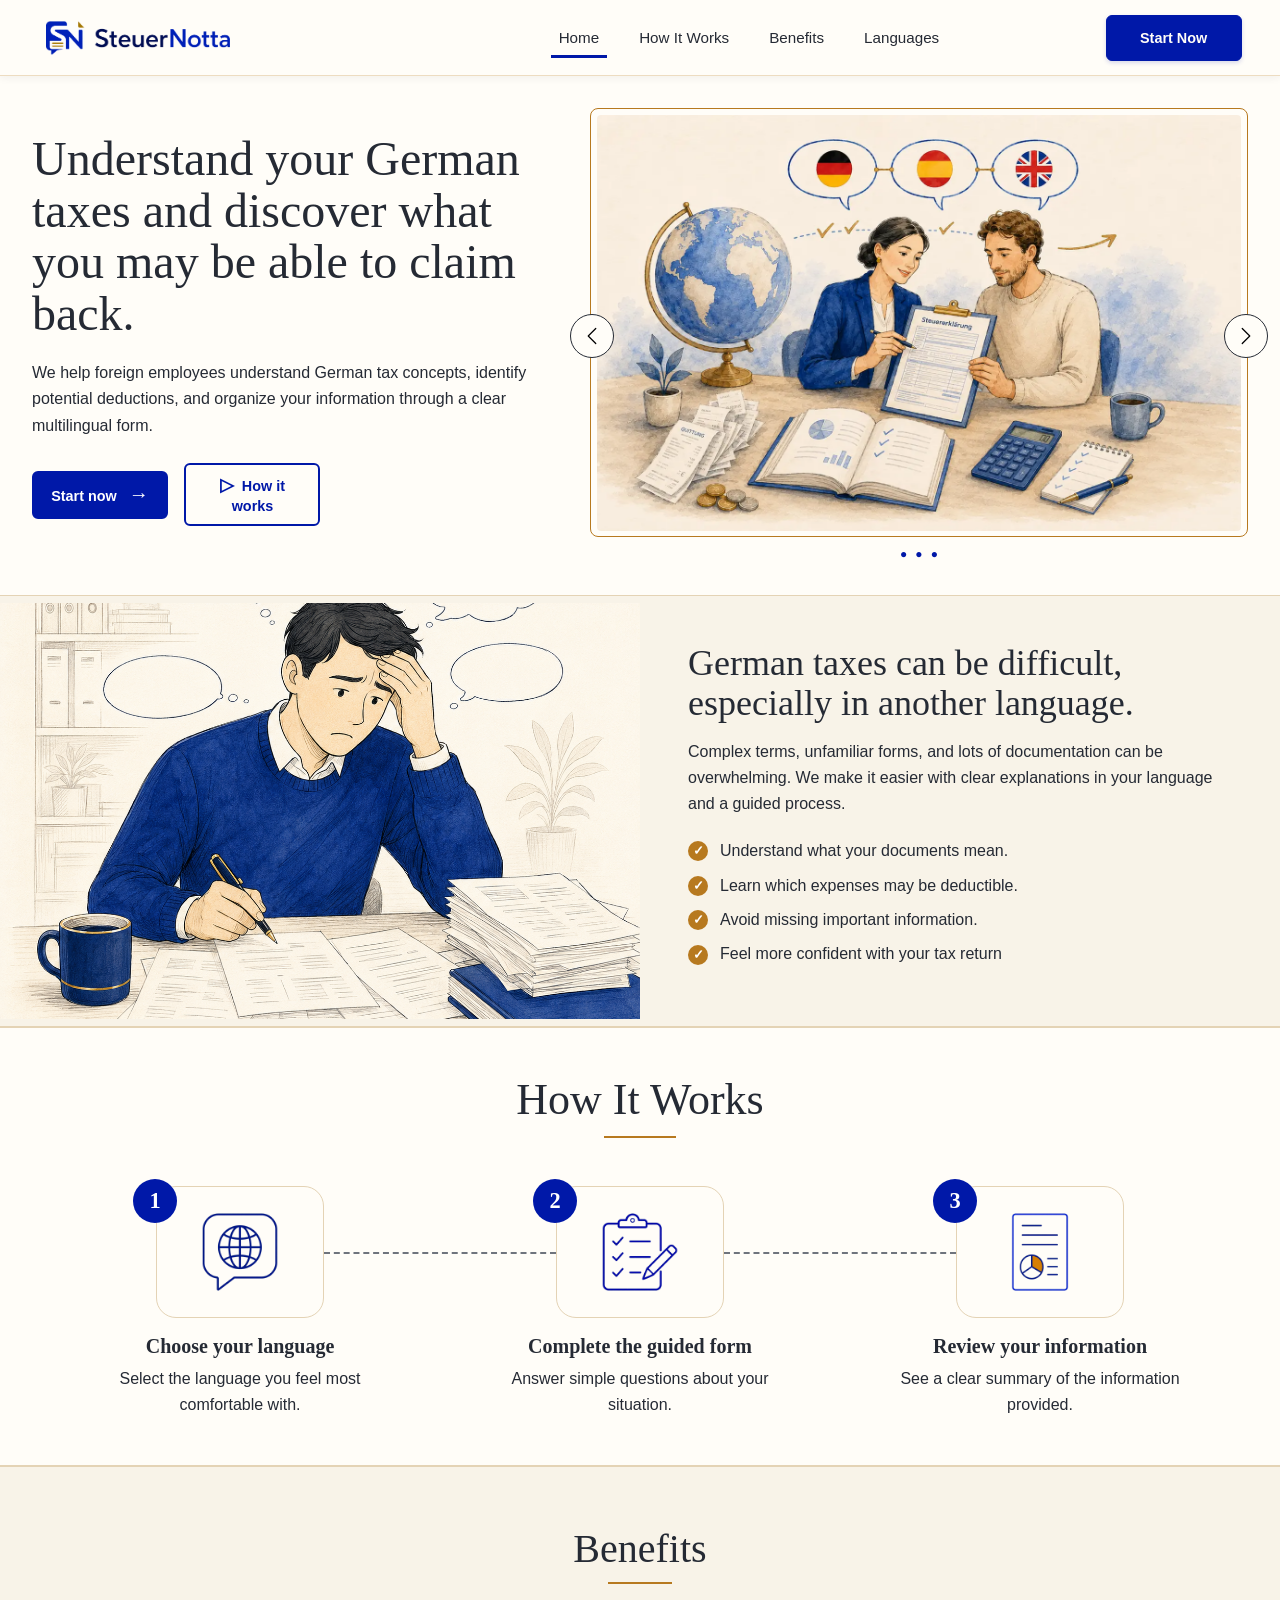
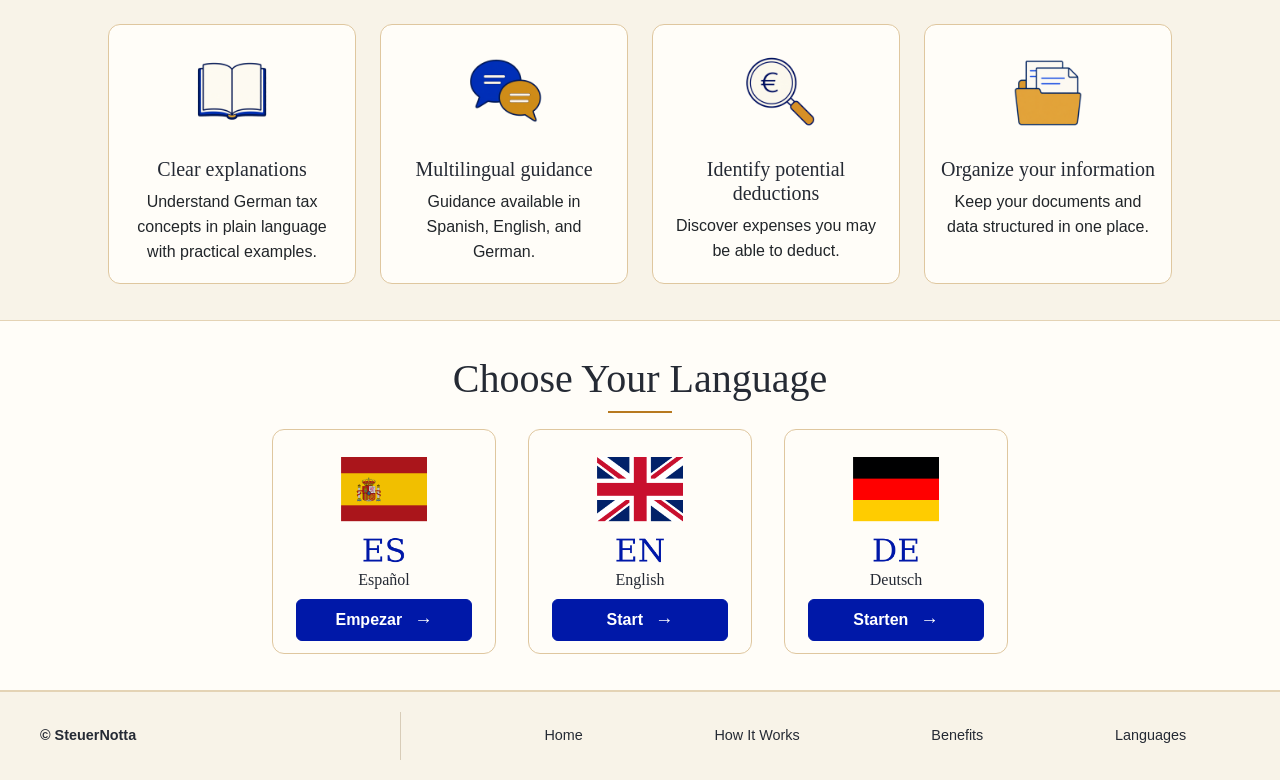
==== index.html @ 91cbf5fd "Add new carousel images with updated filenames for improved display" ====
<!DOCTYPE html>
<html lang="en">

<head>
    <meta charset="UTF-8">
    <meta name="viewport" content="width=device-width, initial-scale=1.0">
    <title>SteuerNotta</title>
    <!--Favicon-->
    <link rel="icon" type="image/png" sizes="32x32" href="assets/images/favicon-steuernotta-internal-white.ico">

    <!--Bootstrap CSS-->
    <link href="https://cdn.jsdelivr.net/npm/bootstrap@5.3.8/dist/css/bootstrap.min.css" rel="stylesheet"
        integrity="sha384-sRIl4kxILFvY47J16cr9ZwB07vP4J8+LH7qKQnuqkuIAvNWLzeN8tE5YBujZqJLB" crossorigin="anonymous">

    <!--CSS-->
    <link rel="stylesheet" href="assets/css/style.css">

</head>

<body class="d-flex flex-column min-vh-100" data-bs-spy="scroll" data-bs-target="#navbar-scrollspy"
    data-bs-root-margin="0px 0px -40%" data-bs-smooth-scroll="true">

    <!-- =========================================================
   Navbar
   ========================================================= -->
    <nav id="navbar" class="navbar navbar-expand-lg fixed-top" data-bs-theme="dark">
        <div class="container">
            <a class="navbar-brand" href="index.html">
                <img src="assets/images/steuernotta-navbar-logo-1000x250.webp" alt="Logo SteuerNotta" class="logo">
            </a>
            <button class="navbar-toggler" type="button" data-bs-toggle="collapse" data-bs-target="#navbarNav"
                aria-controls="navbarNav" aria-expanded="false" aria-label="Toggle navigation">
                <span class="navbar-toggler-icon"></span>
            </button>
            <div class="collapse navbar-collapse" id="navbarNav">
                <ul id="navbar-scrollspy" class="navbar-nav ms-auto">
                    <li class="nav-item">
                        <a class="nav-link" href="#header">Home</a>
                    </li>
                    <li class="nav-item">
                        <a class="nav-link" href="#how-it-works">How it works</a>
                    </li>
                    <li class="nav-item">
                        <a class="nav-link" href="#benefits">Benefits</a>
                    </li>
                    <li class="nav-item">
                        <a class="nav-link" href="#languages">Languages</a>
                    </li>
                </ul>
                <a href="#languages" class="btn custom-button-filled">Start now</a>
            </div>
        </div>
    </nav>

    <!-- =========================================================
   Header + Carousel
   ========================================================= -->
    <header id="header" class="container section">
        <div class="row">
            <div class="col-12 col-xl-6 text-center text-xl-start">
                <h1 class="display-3">SteuerNotta</h1>
                <p class="lead display-6 sub-heading-color">Understand your German taxes and discover what you may be
                    able to claim back.</p>

                <p class="my-4">We help foreign employees understand German tax concepts, identify potential deductions,
                    and organize your information through a clear multilingual form.</p>
                <a href="#languages" class="btn mb-4 custom-button-outline">Start now</a>
                <a href="#how-it-works" class="btn mb-4 custom-button-outline">How it works</a>
            </div>

            <div class="col-12 col-xl-6">

                <div id="carouselExampleAutoplaying" class="carousel slide" data-bs-ride="carousel">
                    <div class="carousel-inner">
                        <div class="carousel-item active">
                            <img src="assets/images/Carrousel-img-1-16x9.webp" class="d-block w-100"
                                alt="Multilingual guidance helping users understand German tax information in German, Spanish and English.">
                        </div>
                        <div class="carousel-item">
                            <img src="assets/images/Carrousel-img-2-16x9.webp" class="d-block w-100"
                                alt="Tax documents, receipts and a calculator representing the organization of potential deductions.">
                        </div>
                        <div class="carousel-item">
                            <img src="assets/images/Carrousel-img-3-16x9.webp" class="d-block w-100"
                                alt="International employees receiving guidance while working and living in Germany.">
                        </div>
                    </div>
                    <button class="carousel-control-prev" type="button" data-bs-target="#carouselExampleAutoplaying"
                        data-bs-slide="prev">
                        <span class="carousel-control-prev-icon" aria-hidden="true"></span>
                        <span class="visually-hidden">Previous</span>
                    </button>
                    <button class="carousel-control-next" type="button" data-bs-target="#carouselExampleAutoplaying"
                        data-bs-slide="next">
                        <span class="carousel-control-next-icon" aria-hidden="true"></span>
                        <span class="visually-hidden">Next</span>
                    </button>
                </div>
            </div>
        </div>
    </header>

    <main>
        <!-- =========================================================
    Problem Section
   ========================================================= -->
        <section id="problem" class="container">
            <div class="row">

                <div class="col-12 col-md-6">

                    <img src="assets/images/nordic-ledger-problem-tax-confusion-1x1.webp" class="img-fluid"
                        alt="A concerned employee surrounded by paperwork while trying to understand German tax documents.">
                </div>

                <div class="col-12 col-md-6">

                    <h2 class="display-6">German taxes can be difficult, especially in another language.</h2>

                    <p>Complex terms, unfamiliar forms, and lots of documentation can be overwhelming. We make it easier
                        with clear explanations in your language and a guided process.
                    </p>

                    <ul>
                        <li>Understand what your documents mean.</li>
                        <li>Learn which expenses may be deductible.</li>
                        <li>Avoid missing important information.</li>
                        <li>Feel more confident with your tax return</li>
                    </ul>

                </div>
            </div>
        </section>

        <!-- =========================================================
   How it Works Section
   ========================================================= -->

        <section id="how-it-works" class="py-5" aria-labelledby="how-it-works-title">
            <div class="container">
                <h2 id="how-it-works-title" class="text-center display-6">How It Works</h2>
                <div class="section-rule mx-auto mb-5"></div>

                <ol class="process-list row row-cols-1 row-cols-md-3 gy-5 list-unstyled mb-0">
                    <li class="process-step col text-center">
                        <div class="process-icon mx-auto mb-3">
                            <span class="process-number" aria-hidden="true">1</span>
                            <img src="assets/images/how-it-works-language.webp" alt="">
                        </div>

                        <h3 class="h5">Choose your language</h3>
                        <p>Select the language you feel most comfortable with.</p>
                    </li>

                    <li class="process-step col text-center">
                        <div class="process-icon mx-auto mb-3">
                            <span class="process-number" aria-hidden="true">2</span>
                            <img src="assets/images/how-it-works-guided-form.webp" alt="">
                        </div>

                        <h3 class="h5">Complete the guided form</h3>
                        <p>Answer simple questions about your situation.</p>
                    </li>

                    <li class="process-step col text-center">
                        <div class="process-icon mx-auto mb-3">
                            <span class="process-number" aria-hidden="true">3</span>
                            <img src="assets/images/how-it-works-review.webp" alt="">
                        </div>

                        <h3 class="h5">Review your information</h3>
                        <p>See a clear summary of the information provided.</p>
                    </li>
                </ol>
            </div>
        </section>

        <!-- =========================================================
               Benefits Section
            ========================================================= -->

        <section id="benefits" class="container">
            <div class="row">
                <div class="col-12 text-center">
                    <h2 class="display-6">Benefits</h2>
                </div>
                <div class="col-12 col-md-6 col-xl-3">
                    <div class="card">
                        <img src="assets/images/benefit-clear-explanations.webp" class="card-img-top"
                            alt="Open book representing clear explanations of German tax concepts.">

                        <div class="card-body">
                            <h3 class="card-title">Clear explanations</h3>
                            <p class="card-text">
                                Understand German tax concepts in plain language with practical examples.
                            </p>
                        </div>
                    </div>
                </div>
                <div class="col-12 col-md-6 col-xl-3">
                    <div class="card">
                        <img src="assets/images/benefit-multilingual-guidance.webp" class="card-img-top"
                            alt="Speech bubbles representing tax guidance in multiple languages.">


                        <div class="card-body">
                            <h3 class="card-title">Multilingual guidance</h3>
                            <p class="card-text">
                                Guidance available in Spanish, English, and German.
                            </p>
                        </div>
                    </div>
                </div>
                <div class="col-12 col-md-6 col-xl-3">
                    <div class="card">
                        <img src="assets/images/benefit-potential-deductions.webp" class="card-img-top"
                            alt="Magnifying glass with a euro symbol representing potential tax deductions.">

                        <div class="card-body">
                            <h3 class="card-title sub-heading-color">Identify potential deductions</h3>

                            <p class="card-text">
                                Discover expenses you may be able to deduct.
                            </p>
                        </div>
                    </div>
                </div>
                <div class="col-12 col-md-6 col-xl-3">
                    <div class="card">
                        <img src="assets/images/benefit-organize-information.webp" class="card-img-top"
                            alt="Folder with documents representing organized tax information.">
                        <div class="card-body">
                            <h3 class="card-title sub-heading-color">Organize your information</h3>

                            <p class="card-text">
                                Keep your documents and data structured in one place.
                            </p>
                        </div>
                    </div>
                </div>
            </div>
        </section>
        <!-- =========================================================
               Languages Section
            ========================================================= -->
        <section id="languages" class="container">
            <div class="row">
                <div class="col-12 text-center">
                    <h2 class="display-6">Choose your language</h2>
                </div>

                <div class="col-12 col-md-4">
                    <div class="card">
                        <img src="assets/images/language-card-spanish-es.webp" class="card-img-top"
                            alt="Flag of Spain above the language code ES.">
                        <div class="card-body">
                            <p class="card-text">Español</p>
                            <a href="form-es-de.html" target="_blank" class="btn btn-primary">Empezar</a>
                        </div>
                    </div>
                </div>

                <div class="col-12 col-md-4">
                    <div class="card">
                        <img src="assets/images/language-card-english-en.webp" class="card-img-top"
                            alt="Flag of the United Kingdom above the language code EN.">
                        <div class="card-body">
                            <p class="card-text">English</p>
                            <a href="form-en-de.html" target="_blank" class="btn btn-primary">Start</a>
                        </div>
                    </div>
                </div>

                <div class="col-12 col-md-4">
                    <div class="card">
                        <img src="assets/images/language-card-german-de.webp" class="card-img-top"
                            alt="Flag of Germany above the language code DE.">
                        <div class="card-body">
                            <p class="card-text">Deutsch</p>
                            <a href="form-de-de.html" target="_blank" class="btn btn-primary">Starten</a>
                        </div>
                    </div>
                </div>



            </div>
        </section>




    </main>
    <!-- =========================================================
         Footer
         ========================================================= -->
    <footer id="footer">
        <div class="container">
            <p class="footer-copyright">&copy; SteuerNotta</p>
            <nav class="footer-navigation" aria-label="Footer navigation">
                <a href="#header">Home</a>
                <a href="#how-it-works">How It Works</a>
                <a href="#benefits">Benefits</a>
                <a href="#languages">Languages</a>
            </nav>
        </div>
    </footer>

    <!--Bootstrap JS-->
    <script src="https://cdn.jsdelivr.net/npm/bootstrap@5.3.8/dist/js/bootstrap.bundle.min.js"
        integrity="sha384-FKyoEForCGlyvwx9Hj09JcYn3nv7wiPVlz7YYwJrWVcXK/BmnVDxM+D2scQbITxI"
        crossorigin="anonymous"></script>

</body>

</html>
---- assets/css/style.css ----
/* =========================================================
   CSS Variables
   ========================================================= */

:root {

  /* Fonts */
    --font-heading: Georgia, "Times New Roman", serif;
    --font-body: Inter, "Segoe UI", Roboto, Helvetica, Arial, sans-serif;

    /* Main cobalt used for primary actions and highlights. */
    --color-primary: #0018a8;

    /* Muted amber used for decorative accents. */
    --color-accent: #b7791f;

    /* Warm ivory used for page backgrounds. */
    --color-background: #f8f3e8;

    /* Light paper color used for cards and content surfaces. */
    --color-surface: #fffdf8;

    /* Dark charcoal used for primary text. */
    --color-text: #252a34;

}


/* =========================================================
   GENERAL STYLES
   ========================================================= */

body {
    /* Keeps the page below the fixed navbar. */
    padding-top: 4.75rem;
    background-color: var(--color-surface);
    color: var(--color-text);
    font-family: var(--font-body);
}

.custom-button-outline {
    /* Creates the reusable outlined button. */
    min-width: 8.5rem;
    padding: 0.75rem 1.25rem;
    border: 2px solid var(--color-primary);
    border-radius: 0.375rem;
    background-color: var(--color-surface);
    color: var(--color-primary);
    font-weight: 600;
}

.custom-button-outline:hover {
    /* Changes the button color when the mouse is over it. */
    border-color: var(--color-accent);
    background-color: var(--color-accent);
    color: white;
}


/* =========================================================
   NAVBAR
   ========================================================= */

#navbar {
    /* Aligns Bootstrap's navbar colors with the site palette. */
    --bs-navbar-color: var(--color-text);
    --bs-navbar-hover-color: var(--color-primary);
    --bs-navbar-active-color: var(--color-text);
    --bs-navbar-toggler-border-color: var(--color-primary);
    --bs-navbar-toggler-icon-bg: url("data:image/svg+xml,%3csvg xmlns='http://www.w3.org/2000/svg' viewBox='0 0 30 30'%3e%3cpath stroke='%230018a8' stroke-linecap='round' stroke-miterlimit='10' stroke-width='2' d='M4 7h22M4 15h22M4 23h22'/%3e%3c/svg%3e");

    /* Sets the navbar proportions and paper-like appearance. */
    min-height: 4.75rem;
    padding-block: 0.625rem;
    border-bottom: 1px solid color-mix(
        in srgb,
        var(--color-accent) 25%,
        transparent
    );
    background-color: var(--color-surface);
    box-shadow: 0 0.125rem 0.5rem
        color-mix(in srgb, var(--color-text) 6%, transparent);

    /* Applies the body font to every navigation element. */
    font-family: var(--font-body);
}

#navbar > .container {
    /* Lets the navbar use the browser width shown in the design. */
    width: 100%;
    max-width: none;
    padding-inline: clamp(1rem, 3vw, 2.5rem);
}

#navbar .navbar-brand {
    /* Removes Bootstrap spacing around the existing logo. */
    display: flex;
    margin: 0;
    padding: 0;
    align-items: center;
}

#navbar .logo {
    /* Scales the existing logo to the reference navbar height. */
    display: block;
    width: 12.5rem;
    max-width: 100%;
    height: auto;
    margin: 0;
}

#navbar .navbar-collapse {
    /* Vertically centers the links and call to action. */
    align-items: center;
}

#navbar .navbar-nav {
    /* Creates the wide editorial spacing between desktop links. */
    align-items: center;
    column-gap: 2.5rem;
}

#navbar .nav-link {
    /* Creates the positioning context for the active underline. */
    position: relative;

    /* Removes Bootstrap's horizontal link padding. */
    padding: 0.7rem 0 0.65rem !important;

    /* Applies the navigation typography. */
    color: var(--color-text) !important;
    font-size: 0.95rem;
    font-weight: 500;
    line-height: 1.25;
    text-transform: capitalize;
    white-space: nowrap;

    /* Smooths the link color change. */
    transition: color 160ms ease;
}

#navbar .nav-link:hover,
#navbar .nav-link:focus-visible {
    /* Highlights interactive links with the cobalt color. */
    color: var(--color-primary) !important;
}

#navbar .nav-link.active::after {
    /* Draws the cobalt indicator below the current page. */
    content: "";
    position: absolute;
    right: -0.5rem;
    bottom: 0;
    left: -0.5rem;
    height: 0.1875rem;
    background-color: var(--color-primary);
}

#navbar .custom-button-filled {
    /* Centers the button label inside a consistent desktop width. */
    display: inline-flex;
    min-width: 8.5rem;
    min-height: 2.875rem;
    margin-left: clamp(3rem, 13vw, 10.5rem);
    padding: 0.7rem 1.5rem;
    align-items: center;
    justify-content: center;

    /* Applies the cobalt primary action appearance. */
    border: 1px solid var(--color-primary);
    border-radius: 0.375rem;
    background-color: var(--color-primary);
    color: var(--color-surface);
    box-shadow: 0 0.125rem 0.25rem
        color-mix(in srgb, var(--color-primary) 16%, transparent);

    /* Styles the button label like the reference. */
    font-size: 0.9rem;
    font-weight: 600;
    line-height: 1.25;
    text-decoration: none;
    text-transform: capitalize;

    /* Smooths button interaction feedback. */
    transition:
        background-color 160ms ease,
        border-color 160ms ease,
        box-shadow 160ms ease;
}

#navbar .custom-button-filled:hover {
    /* Darkens the primary action on pointer hover. */
    border-color: color-mix(
        in srgb,
        var(--color-primary) 88%,
        var(--color-text)
    );
    background-color: color-mix(
        in srgb,
        var(--color-primary) 88%,
        var(--color-text)
    );
    color: var(--color-surface);
}

#navbar .custom-button-filled:focus-visible,
#navbar .navbar-toggler:focus-visible {
    /* Adds a visible keyboard focus ring. */
    outline: 0.1875rem solid transparent;
    box-shadow: 0 0 0 0.25rem
        color-mix(in srgb, var(--color-primary) 20%, transparent);
}

#navbar .navbar-toggler {
    /* Gives the mobile menu control a compact branded outline. */
    padding: 0.4rem 0.55rem;
    border-color: var(--color-primary);
}

#navbar .navbar-toggler-icon {
    /* Overrides the dark-theme icon inherited from the HTML attribute. */
    background-image: url("data:image/svg+xml,%3csvg xmlns='http://www.w3.org/2000/svg' viewBox='0 0 30 30'%3e%3cpath stroke='%230018a8' stroke-linecap='round' stroke-miterlimit='10' stroke-width='2' d='M4 7h22M4 15h22M4 23h22'/%3e%3c/svg%3e") !important;
}


/* =========================================================
   HEADER AND CAROUSEL
   ========================================================= */

#header {
    /* Uses the complete browser width like the mockup. */
    width: 100%;
    max-width: none;
    padding: 1.5rem 1.75rem 2rem;
    background-color: var(--color-surface);
}

#header .row {
    /* Vertically aligns the text and the carousel. */
    align-items: center;
}

#header .row > div:first-child {
    /* Keeps the header copy aligned with the left edge. */
    text-align: left !important;
}

#header h1 {
    /* Hides the temporary project name above the main heading. */
    display: none;
}

#header .lead {
    /* Styles the main header text. */
    margin-bottom: 1.25rem;
    color: var(--color-text);
    font-family: var(--font-heading);
    font-size: 2rem;
    font-weight: 400;
    line-height: 1.08;
}

#header p:not(.lead) {
    /* Styles the introductory paragraph. */
    max-width: 34rem;
    margin-top: 0 !important;
    margin-bottom: 1.5rem !important;
    font-size: 1rem;
    line-height: 1.65;
}

#header .custom-button-outline {
    /* Stacks both actions on small screens. */
    display: block;
    width: 100%;
    margin-bottom: 0.75rem !important;
}

#header .custom-button-outline:first-of-type {
    /* Turns the first action into the primary button. */
    background-color: var(--color-primary);
    color: white;
}

#header .custom-button-outline:first-of-type::after {
    /* Adds the arrow shown in the mockup. */
    content: "\2192";
    margin-left: 0.75rem;
    font-size: 1.25rem;
}

#header .custom-button-outline:last-of-type::before {
    /* Adds the play symbol shown in the mockup. */
    content: "\25B7";
    margin-right: 0.5rem;
    font-size: 1.1rem;
}

#carouselExampleAutoplaying {
    /* Separates the carousel from the text on mobile. */
    margin-top: 1rem;
}

#carouselExampleAutoplaying .carousel-inner {
    /* Creates the amber frame around the images. */
    padding: 0.35rem;
    border: 1px solid var(--color-accent);
    border-radius: 0.5rem;
    background-color: var(--color-surface);
}

#carouselExampleAutoplaying .carousel-item img {
    /* Crops the square images into the landscape header shape. */
    height: 13rem;
    border-radius: 0.25rem;
    object-fit: cover;
}

#carouselExampleAutoplaying .carousel-control-prev,
#carouselExampleAutoplaying .carousel-control-next {
    /* Changes the Bootstrap controls into white circles. */
    width: 2.75rem;
    height: 2.75rem;
    top: 50%;
    border: 1px solid var(--color-text);
    border-radius: 50%;
    background-color: var(--color-surface);
    opacity: 1;
    transform: translateY(-50%);
}

#carouselExampleAutoplaying .carousel-control-prev {
    /* Moves the previous control slightly outside the image frame. */
    left: -0.5rem;
}

#carouselExampleAutoplaying .carousel-control-next {
    /* Moves the next control slightly outside the image frame. */
    right: -0.5rem;
}

#carouselExampleAutoplaying .carousel-control-prev-icon,
#carouselExampleAutoplaying .carousel-control-next-icon {
    /* Changes Bootstrap's white arrows to dark arrows. */
    width: 1.25rem;
    height: 1.25rem;
    filter: brightness(0);
}

#carouselExampleAutoplaying::after {
    /* Adds the three decorative carousel dots. */
    content: "\25CF  \25CF  \25CF";
    display: block;
    margin-top: 0.5rem;
    color: var(--color-primary);
    font-size: 0.75rem;
    text-align: center;
    word-spacing: 0.3rem;
}


/* =========================================================
   PROBLEM SECTION
   ========================================================= */

#problem {
    /* Extends the section across the complete browser width. */
    width: 100%;
    max-width: none;
    padding: 0;
    border-top: 1px solid #e4d3b5;
    border-bottom: 1px solid #e4d3b5;
    background-color: var(--color-background);
}

#problem .row {
    /* Removes Bootstrap's outer spacing and centers both columns. */
    margin: 0;
    align-items: center;
}

#problem .row > div {
    /* Removes the default gap between the image and the text. */
    padding: 0;
}

#problem img {
    /* Crops the square illustration into a horizontal image. */
    display: block;
    width: 100%;
    height: 14rem;
    object-fit: cover;
    object-position: center;
}

#problem .row > div:last-child {
    /* Adds breathing room around the written content. */
    padding: 1.75rem;
}

#problem h2 {
    /* Applies the editorial heading style from the mockup. */
    margin-bottom: 1rem;
    color: var(--color-text);
    font-family: var(--font-heading);
    font-size: 1.75rem;
    font-weight: 400;
    line-height: 1.1;
}

#problem p {
    /* Makes the explanatory text comfortable to read. */
    max-width: 34rem;
    margin-bottom: 1.5rem;
    font-size: 1rem;
    line-height: 1.6;
}

#problem ul {
    /* Removes the browser's default list appearance. */
    margin: 0;
    padding: 0;
    list-style: none;
}

#problem li {
    /* Aligns every sentence with its check symbol. */
    display: flex;
    margin-bottom: 0.75rem;
    align-items: center;
    line-height: 1.4;
}

#problem li::before {
    /* Creates the amber circular check symbol. */
    content: "\2713";
    display: inline-flex;
    width: 1.25rem;
    min-width: 1.25rem;
    height: 1.25rem;
    margin-right: 0.75rem;
    border-radius: 50%;
    align-items: center;
    justify-content: center;
    background-color: var(--color-accent);
    color: white;
    font-size: 0.8rem;
    font-weight: 700;
}

/* =========================================================
   HOW IT WORKS SECTION
   ========================================================= */

#how-it-works {
    /* Separates the process from the surrounding page sections. */
    padding-right: 1.75rem;
    padding-left: 1.75rem;
    scroll-margin-top: 4.75rem;
    border-top: 1px solid #e4d3b5;
    border-bottom: 1px solid #e4d3b5;
    background-color: var(--color-surface);
}

#how-it-works .container {
    /* Limits the content width while keeping the section full width. */
    max-width: 75rem;
}

#how-it-works h2 {
    /* Applies the main editorial heading style. */
    margin-bottom: 0.75rem;
    color: var(--color-text);
    font-family: var(--font-heading);
    font-size: 2.75rem;
    font-weight: 400;
    line-height: 1.1;
}

#how-it-works .section-rule {
    /* Draws the short amber line below the section title. */
    width: 4.5rem;
    height: 0.125rem;
    background-color: var(--color-accent);
}

#how-it-works .process-step {
    /* Creates a positioning reference for each process connector. */
    position: relative;
    padding-right: 1rem;
    padding-left: 1rem;
}

#how-it-works .process-step:not(:last-child)::after {
    /* Connects each process step with a dashed line. */
    content: "";
    position: absolute;
    z-index: 0;
    top: 4.125rem;
    left: calc(50% + 5.25rem);
    width: calc(100% - 10.5rem);
    border-top: 2px dashed #6f747d;
}

#how-it-works .process-icon {
    /* Creates the rounded paper frame around every illustration. */
    position: relative;
    z-index: 1;
    display: flex;
    width: 10.5rem;
    height: 8.25rem;
    border: 1px solid #e4d3b5;
    border-radius: 1.25rem;
    align-items: center;
    justify-content: center;
    background-color: var(--color-surface);
}

#how-it-works .process-icon img {
    /* Gives all three process images the same dimensions. */
    width: 6.5rem;
    height: 6.5rem;
    object-fit: contain;
}

#how-it-works .process-number {
    /* Places the numbered cobalt circle over the image frame. */
    position: absolute;
    z-index: 2;
    top: -0.5rem;
    left: -1.5rem;
    display: flex;
    width: 2.75rem;
    height: 2.75rem;
    border-radius: 50%;
    align-items: center;
    justify-content: center;
    background-color: var(--color-primary);
    color: white;
    font-family: var(--font-heading);
    font-size: 1.4rem;
    font-weight: 700;
}

#how-it-works h3 {
    /* Styles the title below each process illustration. */
    margin-bottom: 0.5rem;
    color: var(--color-text);
    font-family: var(--font-heading);
    font-weight: 600;
}

#how-it-works .process-step p {
    /* Limits and centers each process description. */
    max-width: 19rem;
    margin: 0 auto;
    line-height: 1.6;
}

/* =========================================================
   BENEFITS SECTION
   ========================================================= */

#benefits {
    /* Extends the section background across the browser width. */
    width: 100%;
    max-width: none;
    padding: 2.25rem 2.5rem;
    scroll-margin-top: 4.75rem;
    border-top: 1px solid #e4d3b5;
    border-bottom: 1px solid #e4d3b5;
    background-color: var(--color-background);
}

#benefits .row {
    /* Centers the cards and controls the spacing between them. */
    max-width: 68rem;
    margin: 0 auto;
    --bs-gutter-x: 1.5rem;
    --bs-gutter-y: 0;
}

#benefits h2 {
    /* Applies the main editorial heading style. */
    margin-bottom: 1rem;
    color: var(--color-text);
    font-family: var(--font-heading);
    font-size: 2.5rem;
    font-weight: 400;
    line-height: 1.1;
}

#benefits h2::after {
    /* Draws the short amber line below the section title. */
    content: "";
    display: block;
    width: 4rem;
    height: 0.125rem;
    margin: 0.65rem auto 0;
    background-color: var(--color-accent);
}

#benefits .card {
    /* Creates the warm paper frame around every benefit. */
    height: 100%;
    min-height: 16.25rem;
    padding: 1rem;
    border: 1px solid #dfc79f;
    border-radius: 0.75rem;
    background-color: var(--color-surface);
    text-align: center;
}

#benefits .card-img-top {
    /* Gives all benefit illustrations the same dimensions. */
    width: 6.5rem;
    height: 6.5rem;
    margin: 0 auto;
    object-fit: contain;
}

#benefits .card-body {
    /* Removes excess Bootstrap spacing inside each card. */
    padding: 0.75rem 0 0;
}

#benefits .card-title {
    /* Styles the title of every benefit card. */
    margin-bottom: 0.6rem;
    color: var(--color-text);
    font-family: var(--font-heading);
    font-size: 1.25rem;
    font-weight: 400;
    line-height: 1.2;
}

#benefits .card-text {
    /* Styles and centers the benefit description. */
    margin: 0;
    font-size: 1rem;
    line-height: 1.55;
}

/* =========================================================
   LANGUAGES SECTION
   ========================================================= */

#languages {
    /* Extends the section across the browser width. */
    width: 100%;
    max-width: none;
    padding: 2.25rem 2.5rem;
    scroll-margin-top: 4.75rem;
    border-bottom: 1px solid #e4d3b5;
    background-color: var(--color-surface);
}

#languages .row {
    /* Centers the three language cards and controls their spacing. */
    max-width: 48rem;
    margin: 0 auto;
    --bs-gutter-x: 2rem;
    --bs-gutter-y: 0;
}

#languages h2 {
    /* Applies the main editorial heading style. */
    margin-bottom: 1rem;
    color: var(--color-text);
    font-family: var(--font-heading);
    font-size: 2.5rem;
    font-weight: 400;
    line-height: 1.1;
    text-transform: capitalize;
}

#languages h2::after {
    /* Draws the short amber line below the section title. */
    content: "";
    display: block;
    width: 4rem;
    height: 0.125rem;
    margin: 0.65rem auto 0;
    background-color: var(--color-accent);
}

#languages .card {
    /* Creates the warm paper frame around every language option. */
    height: 100%;
    min-height: 13.75rem;
    padding: 0.75rem 1rem;
    border: 1px solid #dfc79f;
    border-radius: 0.75rem;
    background-color: var(--color-surface);
    text-align: center;
}

#languages .card-img-top {
    /* Gives all flag illustrations the same dimensions. */
    width: 9rem;
    height: 9rem;
    margin: 0 auto -1rem;
    object-fit: contain;
}

#languages .card-body {
    /* Removes excess Bootstrap spacing inside each card. */
    padding: 0;
}

#languages .card-text {
    /* Styles the language name below each illustration. */
    margin: 0;
    color: var(--color-text);
    font-family: var(--font-heading);
    font-size: 1rem;
    line-height: 1.3;
}

#languages .btn-primary {
    /* Creates the cobalt action button inside every language card. */
    display: flex;
    width: 100%;
    max-width: 11rem;
    min-height: 2.4rem;
    margin: 0.5rem auto 0;
    padding: 0.5rem 1rem;
    border-color: var(--color-primary);
    align-items: center;
    justify-content: center;
    background-color: var(--color-primary);
    color: white;
    font-weight: 600;
}

#languages .btn-primary::after {
    /* Adds the directional arrow shown in the design. */
    content: "\2192";
    margin-left: 0.75rem;
    font-size: 1.15rem;
    line-height: 1;
}

#languages .btn-primary:hover {
    /* Uses the amber accent when the button is hovered. */
    border-color: var(--color-accent);
    background-color: var(--color-accent);
}


/* =========================================================
   FOOTER
   ========================================================= */

#footer {
    /* Keeps the footer at the bottom of short pages. */
    width: 100%;
    margin-top: auto;
    padding: 1.25rem 2.5rem;

    /* Creates the warm footer surface. */
    border-top: 1px solid #e4d3b5;
    background-color: var(--color-background);
}

#footer .container {
    /* Places the copyright and navigation on the same row. */
    display: flex;
    width: 100%;
    max-width: none;
    margin: 0 auto;
    padding: 0;
    align-items: center;
}

#footer .footer-copyright {
    /* Reserves the left side for the copyright. */
    flex: 0 0 30%;
    margin: 0;
    color: var(--color-text);
    font-size: 0.9rem;
    font-weight: 600;
}

#footer .footer-navigation {
    /* Distributes the footer links across the remaining space. */
    display: flex;
    min-height: 3rem;
    flex: 1;
    gap: 1.5rem;
    padding-left: clamp(2rem, 7vw, 6rem);
    border-left: 1px solid #d8ccb8;
    align-items: center;
    justify-content: space-around;
}

#footer .footer-navigation a {
    /* Applies the footer link typography. */
    color: var(--color-text);
    font-size: 0.9rem;
    font-weight: 500;
    text-decoration: none;
}

#footer .footer-navigation a:hover,
#footer .footer-navigation a:focus-visible {
    /* Highlights footer links during interaction. */
    color: var(--color-primary);
}



/* =========================================================
   MOBILE DEVICES
   ========================================================= */

@media screen and (max-width: 767.98px) {
    body {
        /* Matches the space used by the shorter mobile navbar. */
        padding-top: 4.25rem;
    }

/* =========================================================
     Navbar
   ========================================================= */

    #navbar {
        /* Slightly reduces the navbar height on small screens. */
        min-height: 4.25rem;
        padding-block: 0.5rem;
    }

    #navbar .logo {
        /* Keeps the logo proportional on narrow screens. */
        width: 11rem;
    }

    #navbar .navbar-collapse {
        /* Separates the expanded mobile menu from the header row. */
        margin-top: 0.5rem;
        padding: 0.75rem 0 0.5rem;
        border-top: 1px solid color-mix(
            in srgb,
            var(--color-accent) 20%,
            transparent
        );
    }

    #navbar .navbar-nav {
        /* Stacks mobile navigation items without desktop spacing. */
        align-items: stretch;
        gap: 0.25rem;
    }

    #navbar .nav-link {
        /* Increases the mobile link touch area. */
        padding: 0.75rem 0 !important;
    }

    #navbar .nav-link.active::after {
        /* Keeps the mobile active indicator compact. */
        right: auto;
        left: 0;
        width: 2.5rem;
    }

    #navbar .custom-button-filled {
        /* Makes the mobile call-to-action fill the menu width. */
        width: 100%;
        margin-top: 0.5rem;
        margin-left: 0;
    }

    /* =========================================================
    How it works section
   ========================================================= */


    #how-it-works {
        /* Reduces the section spacing on mobile. */
        padding-top: 1rem !important;
        padding-bottom: 1rem !important;
    }

    #how-it-works h2 {
        /* Reduces the section title size. */
        margin-bottom: 0.5rem;
        font-size: 1.75rem;
    }

    #how-it-works .process-list {
        /* Removes Bootstrap spacing between the rows. */
        --bs-gutter-x: 0;
        --bs-gutter-y: 0;
    }

    #how-it-works .process-step {
        /* Places the icon and text next to each other. */
        display: grid;
        grid-template-columns: 5rem 1fr;
        grid-template-rows: auto auto;
        column-gap: 0.75rem;
        padding: 0.75rem;
        border: 1px solid #e4d3b5;
        border-radius: 0.5rem;
        align-items: center;
        text-align: left !important;
    }

    #how-it-works .process-step:nth-child(2) {
        /* Separates the middle step from the other mobile steps. */
        margin-top: 0.5rem;
        margin-bottom: 0.5rem;
    }

    #how-it-works .process-step:not(:last-child)::after {
        /* Hides the desktop connector lines. */
        display: none;
    }

    #how-it-works .process-icon {
        /* Positions the number and illustration together. */
        grid-column: 1;
        grid-row: 1 / 3;
        width: 5rem;
        height: 4rem;
        margin: 0 !important;
        border: none;
        justify-content: flex-end;
        background-color: transparent;
    }

    #how-it-works .process-icon img {
        /* Reduces all process images equally. */
        width: 3.25rem;
        height: 3.25rem;
    }

    #how-it-works .process-number {
        /* Places the number before the illustration. */
        top: 50%;
        left: 0;
        width: 1.75rem;
        height: 1.75rem;
        font-size: 1rem;
        transform: translateY(-50%);
    }

    #how-it-works h3 {
        /* Positions the step title beside the icon. */
        grid-column: 2;
        grid-row: 1;
        margin: 0 0 0.15rem;
        align-self: end;
        font-size: 1rem;
    }

    #how-it-works .process-step p {
        /* Positions the description below its title. */
        grid-column: 2;
        grid-row: 2;
        max-width: none;
        margin: 0;
        align-self: start;
        font-size: 0.8rem;
        line-height: 1.35;
    }

    /* =========================================================
       Benefits Section
       ========================================================= */

    #benefits {
        /* Reduces the section spacing on mobile screens. */
        padding: 1.5rem 1rem;
    }

    #benefits .row {
        /* Reduces the space between stacked benefit cards. */
        --bs-gutter-y: 0.75rem;
    }

    #benefits h2 {
        /* Reduces the section title size on mobile screens. */
        font-size: 1.75rem;
    }

    #benefits .card {
        /* Places the illustration beside the text on mobile. */
        display: grid;
        min-height: 0;
        grid-template-columns: 4rem 1fr;
        padding: 0.75rem;
        align-items: center;
        text-align: left;
    }

    #benefits .card-img-top {
        /* Reduces the benefit illustrations on mobile screens. */
        width: 3.5rem;
        height: 3.5rem;
    }

    #benefits .card-body {
        /* Adds space between the mobile illustration and text. */
        padding: 0 0 0 0.75rem;
    }

    #benefits .card-title {
        /* Reduces title spacing inside compact mobile cards. */
        margin-bottom: 0.25rem;
        font-size: 1rem;
    }

    #benefits .card-text {
        /* Reduces description text inside compact mobile cards. */
        font-size: 0.85rem;
        line-height: 1.35;
    }

    /* =========================================================
       Languages Section
       ========================================================= */

    #languages {
        /* Reduces the section spacing on mobile screens. */
        padding: 1.5rem 1rem;
    }

    #languages .row {
        /* Adds vertical space between the stacked language cards. */
        --bs-gutter-x: 0;
        --bs-gutter-y: 0.5rem;
    }

    #languages h2 {
        /* Reduces the section title size on mobile screens. */
        margin-bottom: 0.75rem;
        font-size: 1.75rem;
    }

    #languages .card {
        /* Places the illustration, language and button in one row. */
        display: grid;
        min-height: 0;
        grid-template-columns: 4rem 1fr;
        padding: 0.5rem 0.75rem;
        align-items: center;
        text-align: left;
    }

    #languages .card-img-top {
        /* Reduces the flag illustrations on mobile screens. */
        width: 3.5rem;
        height: 3.5rem;
        margin: 0;
    }

    #languages .card-body {
        /* Aligns the language name and button horizontally. */
        display: grid;
        grid-template-columns: 1fr 6.5rem;
        column-gap: 0.75rem;
        align-items: center;
    }

    #languages .card-text {
        /* Keeps the compact language label readable. */
        font-size: 0.9rem;
    }

    #languages .btn-primary {
        /* Makes the mobile language buttons more compact. */
        min-height: 2rem;
        margin: 0;
        padding: 0.35rem 0.5rem;
        font-size: 0.8rem;
    }

    /* =========================================================
       Footer
       ========================================================= */

    #footer {
        /* Reduces the footer spacing on mobile screens. */
        padding: 1rem;
    }

    #footer .container {
        /* Stacks the copyright and navigation vertically. */
        flex-direction: column;
        gap: 0.75rem;
        text-align: center;
    }

    #footer .footer-copyright {
        /* Removes the desktop column width. */
        flex: none;
    }

    #footer .footer-navigation {
        /* Wraps and centers the footer links on small screens. */
        width: 100%;
        min-height: 0;
        flex-wrap: wrap;
        gap: 0.5rem 1.25rem;
        padding: 0.75rem 0 0;
        border-top: 1px solid #d8ccb8;
        border-left: 0;
        justify-content: center;
    }

    #footer .footer-navigation a {
        /* Reduces the footer link size on mobile screens. */
        font-size: 0.8rem;
    }
}

/* =========================================================
   TABLETS AND LARGER SCREENS
   ========================================================= */

@media screen and (min-width: 768px) {

/* =========================================================
   Responsive Header and Carousel
   ========================================================= */

    #header > .row > div:first-child {
        /* Gives the text column slightly less space. */
        width: 45%;
    }

    #header > .row > div:last-child {
        /* Gives the carousel slightly more space. */
        width: 55%;
    }

    #header .lead {
        /* Increases the main heading size on wider screens. */
        font-size: 2.125rem;
    }

    #header .custom-button-outline {
        /* Places both actions next to each other. */
        display: inline-block;
        width: 8.5rem;
        padding: 0.6rem 0.75rem;
        margin-right: 0.75rem;
        font-size: 0.9rem;
        line-height: 1.25;
    }

    #carouselExampleAutoplaying {
        /* Removes the mobile space when both columns are visible. */
        margin-top: 0;
    }

    #carouselExampleAutoplaying .carousel-item img {
        /* Makes carousel images taller on tablets. */
        height: 20.5rem;
    }

    #carouselExampleAutoplaying .carousel-control-prev {
        /* Places the previous control outside the tablet frame. */
        left: -1.25rem;
    }

    #carouselExampleAutoplaying .carousel-control-next {
        /* Places the next control outside the tablet frame. */
        right: -1.25rem;
    }

  /* =========================================================
     Responsive Problem Section
     ========================================================= */

    #problem img {
        /* Increases the illustration height beside the text. */
        height: 24rem;
    }

    #problem .row > div:last-child {
        /* Adds more content spacing on tablet screens. */
        padding: 2rem 2.25rem;
    }

    #problem h2 {
        /* Increases the problem heading size on tablets. */
        font-size: 2rem;
    }

    /* =========================================================
       Responsive Benefits Section
       ========================================================= */

    #benefits .row {
        /* Matches the vertical card spacing to the horizontal gutter. */
        --bs-gutter-y: 1.5rem;
    }
}

/* =========================================================
   Laptops and Larger Screens
   ========================================================= */

@media screen and (min-width: 1200px) {

  /* =========================================================
   Responsive Header and Carousel
   ========================================================= */

    #header {
        /* Adds more space around the desktop header. */
        padding: 2rem;
    }

    #header .lead {
        /* Limits and enlarges the desktop header title. */
        max-width: 35rem;
        font-size: 3rem;
    }

    #carouselExampleAutoplaying .carousel-item img {
        /* Makes carousel images taller on large screens. */
        height: 26rem;
    }

  /* =========================================================
     Responsive Problem Section
     ========================================================= */

    #problem img {
        /* Matches the desktop illustration height to the mockup. */
        height: 26rem;
    }

    #problem .row > div:last-child {
        /* Adds generous desktop spacing around the content. */
        padding: 3rem;
    }

    #problem h2 {
        /* Uses the large editorial heading size on desktop. */
        font-size: 2.25rem;
    }
}
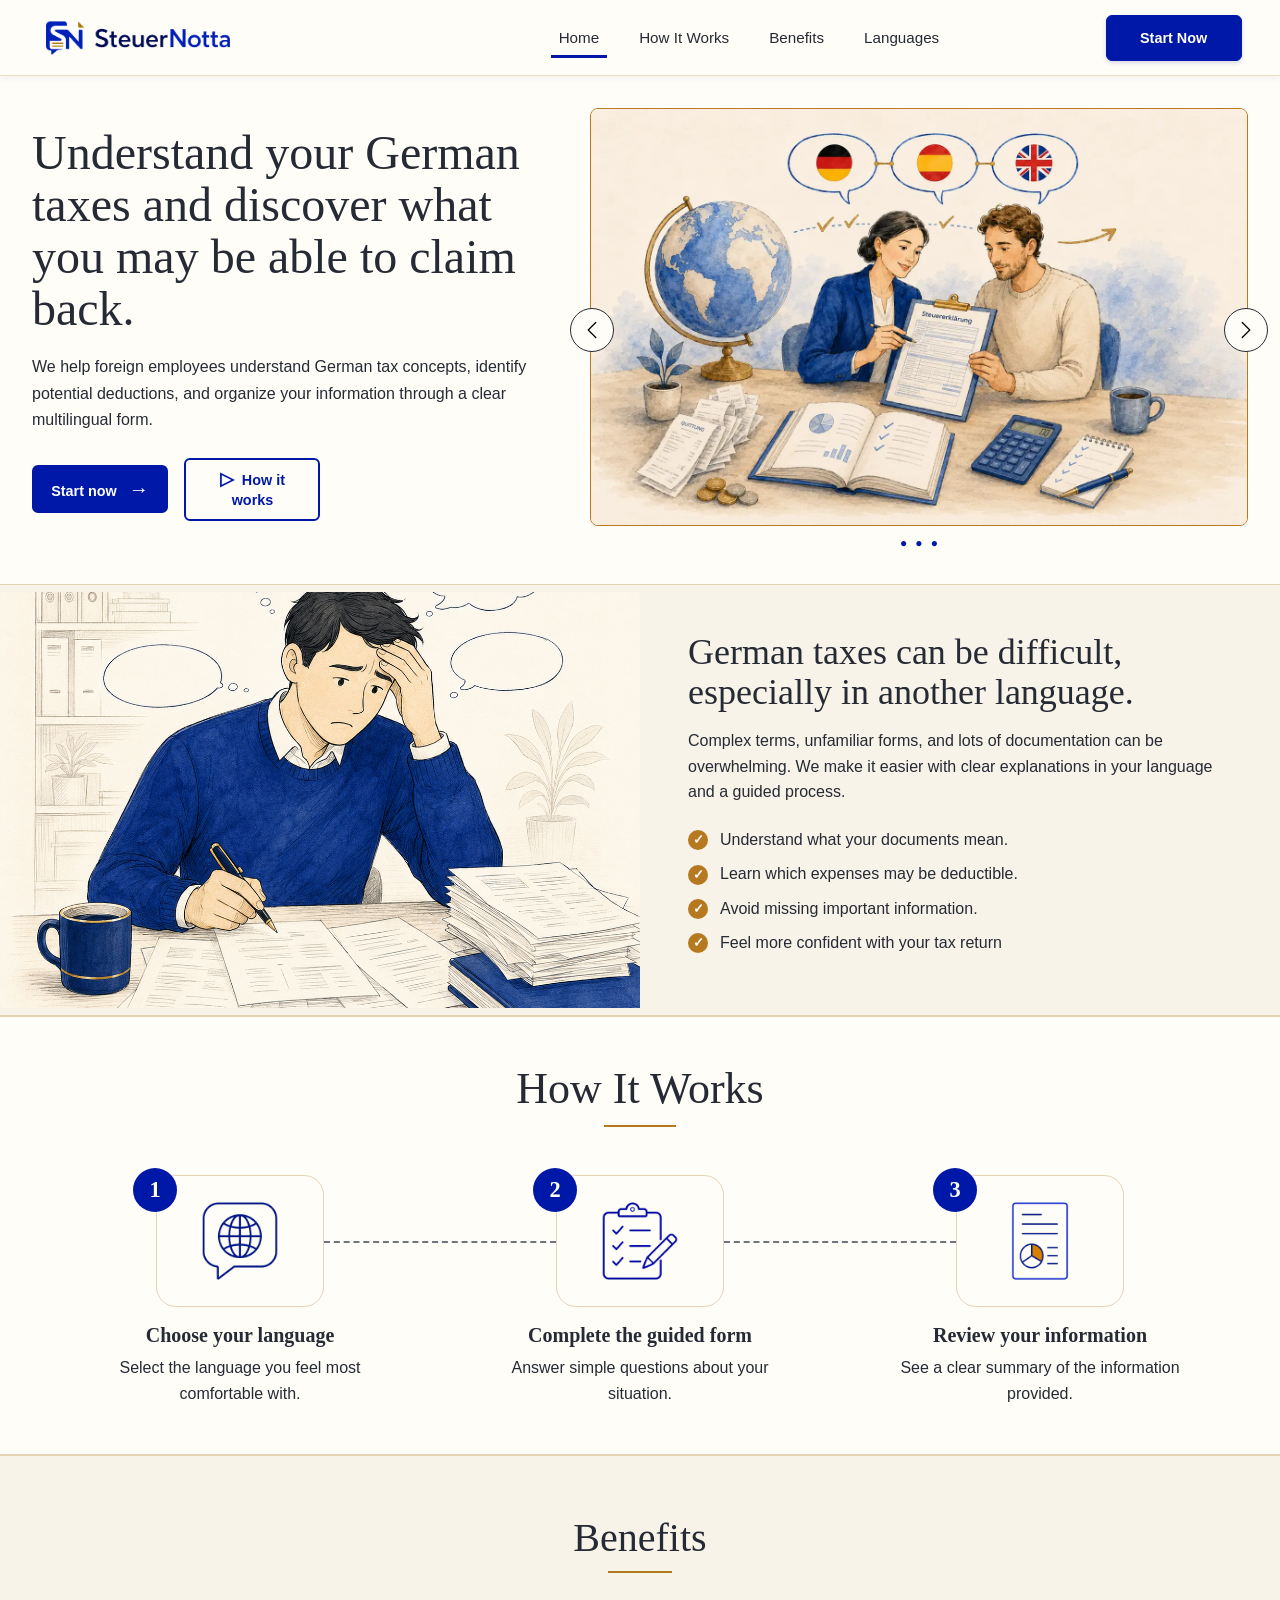
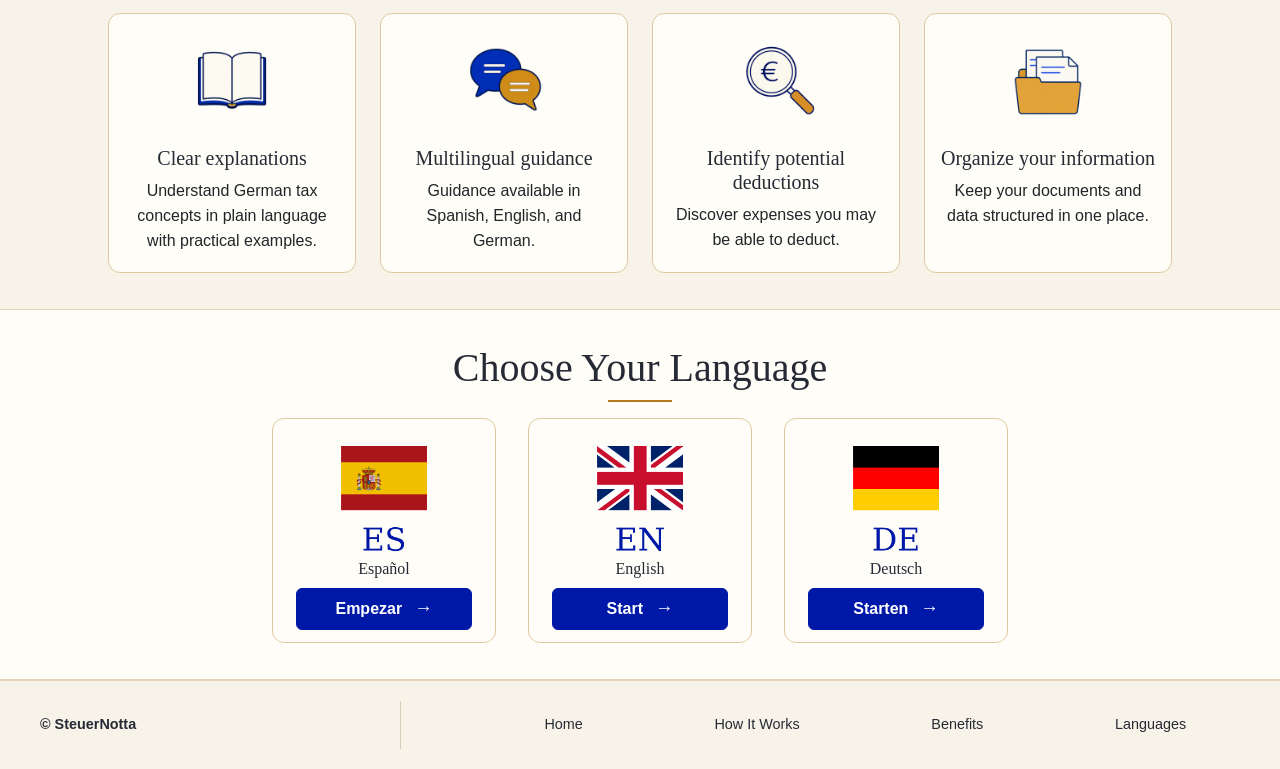
==== commit efb0c4c6: "fix scrolling behavior to enhance navigation experience" ====
--- a/index.html
+++ b/index.html
@@ -18,7 +18,7 @@
 </head>
 
 <body class="d-flex flex-column min-vh-100" data-bs-spy="scroll" data-bs-target="#navbar-scrollspy"
-    data-bs-root-margin="0px 0px -40%" data-bs-smooth-scroll="true">
+    data-bs-root-margin="0px 0px -40%">
 
     <!-- =========================================================
    Navbar
--- a/assets/css/style.css
+++ b/assets/css/style.css
@@ -30,6 +30,11 @@
 /* =========================================================
    GENERAL STYLES
    ========================================================= */
+
+html {
+    /* Smooths navigation while respecting each section's scroll margin. */
+    scroll-behavior: smooth;
+}
 
 body {
     /* Keeps the page below the fixed navbar. */
@@ -304,7 +309,7 @@
 
 #carouselExampleAutoplaying .carousel-inner {
     /* Creates the amber frame around the images. */
-    padding: 0.35rem;
+    padding: 0px;
     border: 1px solid var(--color-accent);
     border-radius: 0.5rem;
     background-color: var(--color-surface);
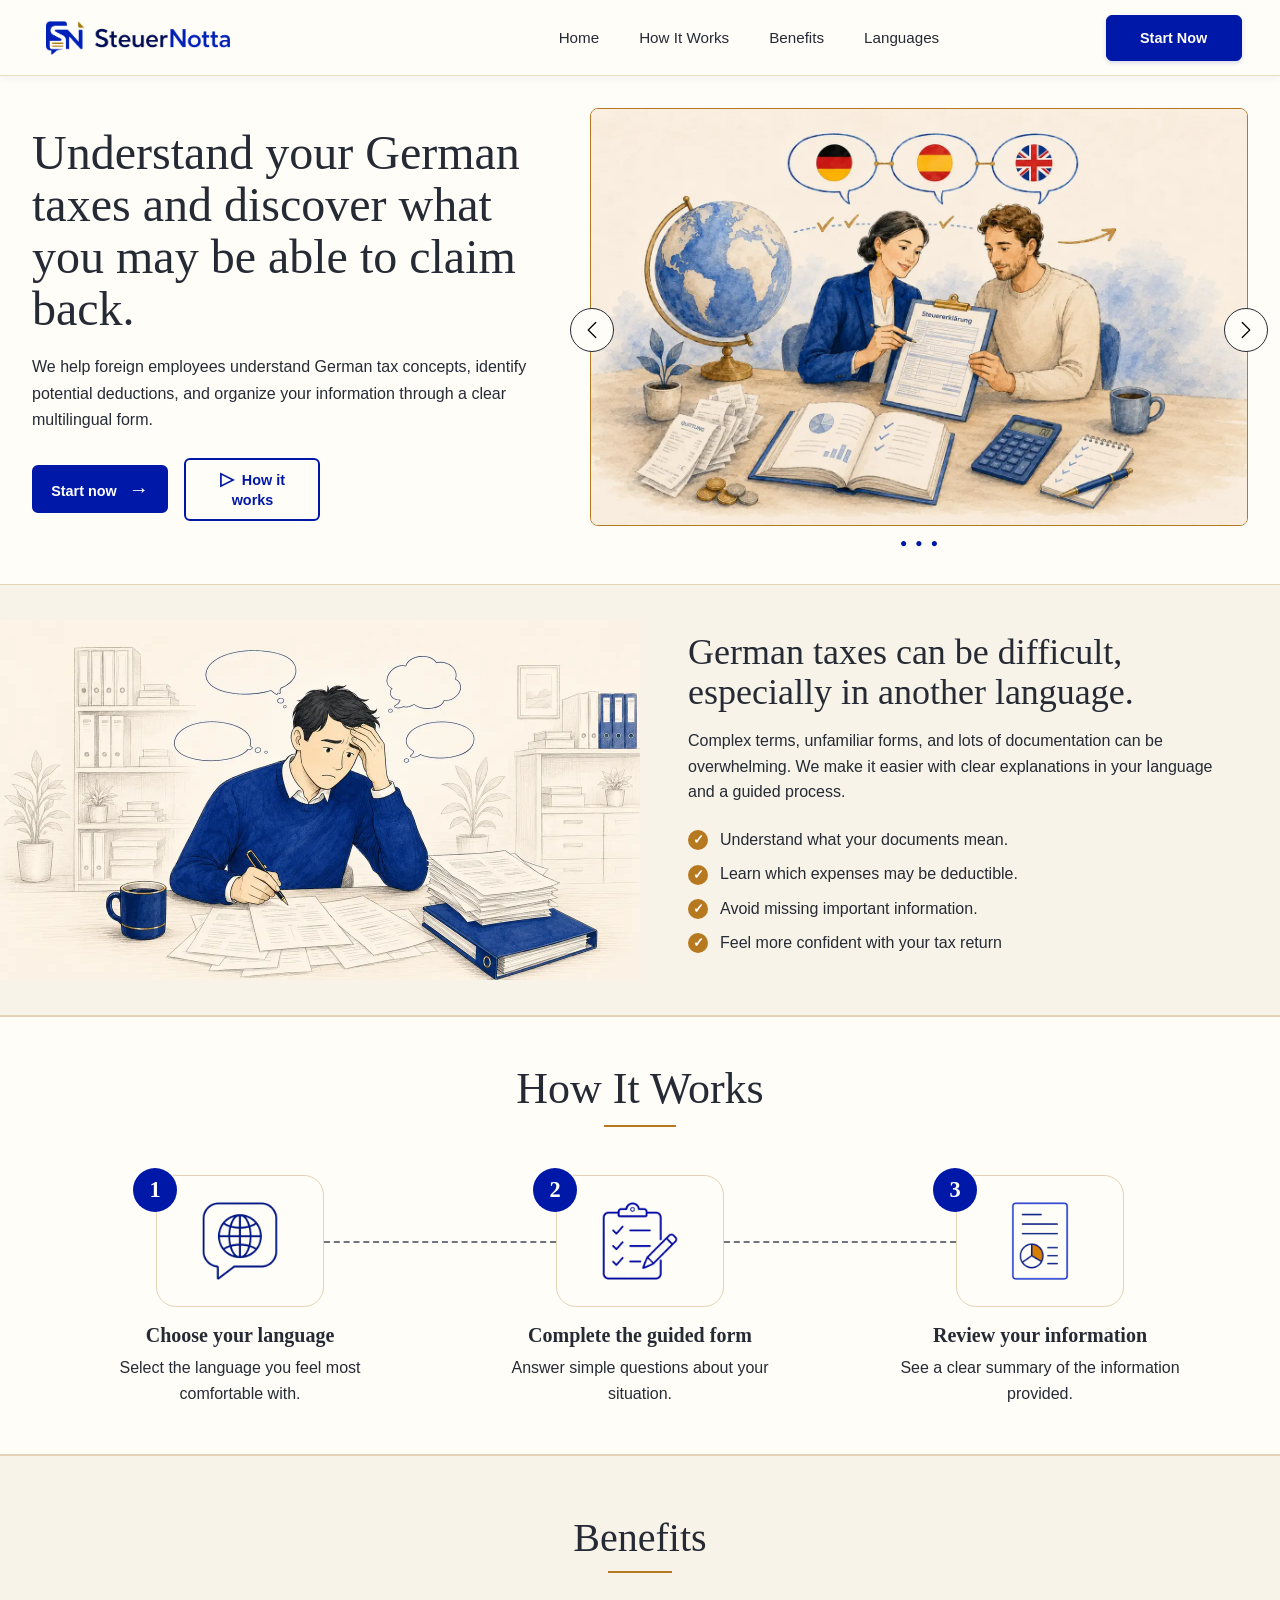
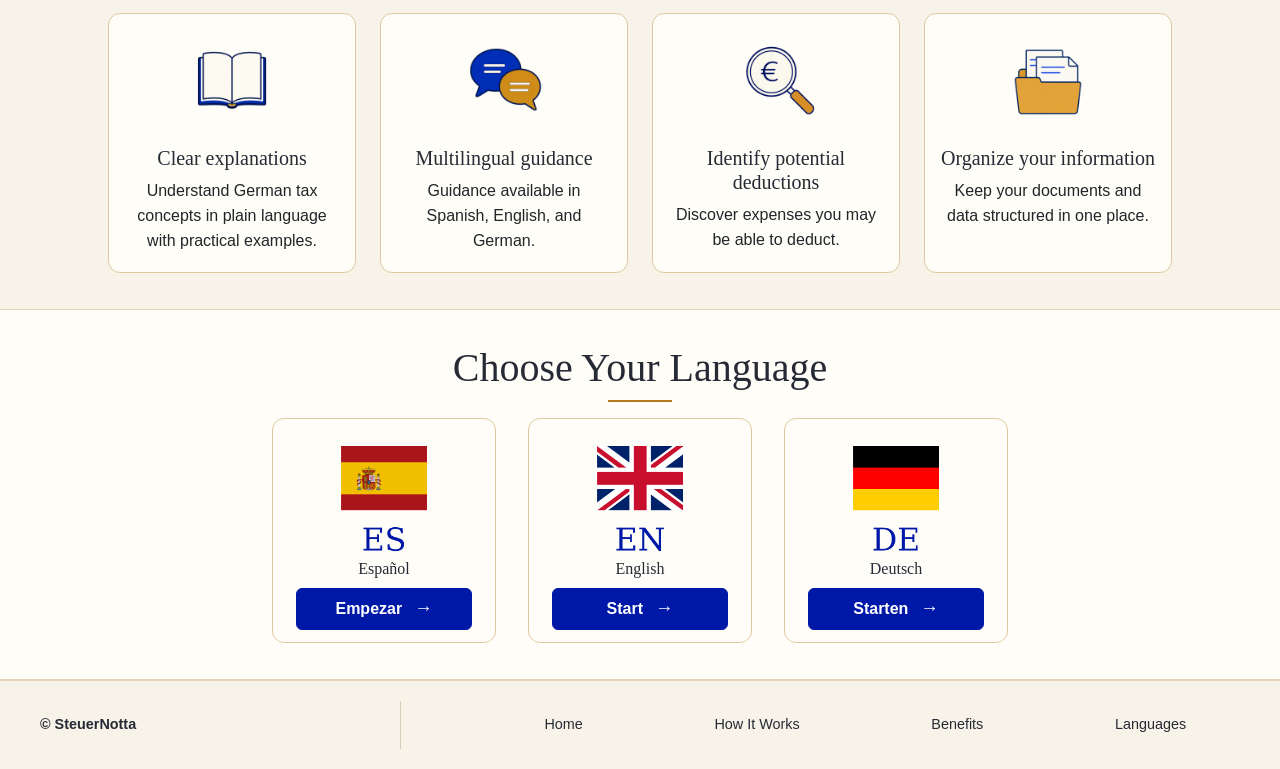
==== commit 0ff07efe: "Implement responsive image handling for problem section with new image sources" ====
--- a/index.html
+++ b/index.html
@@ -18,7 +18,7 @@
 </head>
 
 <body class="d-flex flex-column min-vh-100" data-bs-spy="scroll" data-bs-target="#navbar-scrollspy"
-    data-bs-root-margin="0px 0px -40%">
+    data-bs-root-margin="-76px 0px -40%">
 
     <!-- =========================================================
    Navbar
@@ -109,8 +109,16 @@
 
                 <div class="col-12 col-md-6">
 
-                    <img src="assets/images/nordic-ledger-problem-tax-confusion-1x1.webp" class="img-fluid"
-                        alt="A concerned employee surrounded by paperwork while trying to understand German tax documents.">
+                    <picture class="problem-picture">
+                        <source media="(min-width: 1200px)"
+                            srcset="assets/images/nordic-ledger-problem-desktop-1800x1200.webp">
+                        <source media="(min-width: 992px)"
+                            srcset="assets/images/nordic-ledger-problem-laptop-1600x1200.webp">
+                        <source media="(min-width: 768px)"
+                            srcset="assets/images/nordic-ledger-problem-tablet-1200x1200.webp">
+                        <img src="assets/images/nordic-ledger-problem-mobile-1280x720.webp" class="img-fluid"
+                            alt="A concerned employee surrounded by paperwork while trying to understand German tax documents.">
+                    </picture>
                 </div>
 
                 <div class="col-12 col-md-6">
@@ -311,6 +319,22 @@
         integrity="sha384-FKyoEForCGlyvwx9Hj09JcYn3nv7wiPVlz7YYwJrWVcXK/BmnVDxM+D2scQbITxI"
         crossorigin="anonymous"></script>
 
+    <!-- Closes the mobile navbar after selecting an in-page link -->
+    <script>
+        const navbarCollapse = document.querySelector("#navbarNav");
+        const navbarLinks = document.querySelectorAll("#navbarNav a[href^='#']");
+
+        navbarLinks.forEach((link) => {
+            link.addEventListener("click", () => {
+                if (navbarCollapse.classList.contains("show")) {
+                    bootstrap.Collapse
+                        .getOrCreateInstance(navbarCollapse)
+                        .hide();
+                }
+            });
+        });
+    </script>
+
 </body>
 
 </html>
--- a/assets/css/style.css
+++ b/assets/css/style.css
@@ -238,6 +238,7 @@
     width: 100%;
     max-width: none;
     padding: 1.5rem 1.75rem 2rem;
+    scroll-margin-top: 4.75rem;
     background-color: var(--color-surface);
 }
 
@@ -390,12 +391,17 @@
     padding: 0;
 }
 
+#problem .problem-picture,
 #problem img {
-    /* Crops the square illustration into a horizontal image. */
+    /* Makes the responsive picture fill its complete column. */
     display: block;
     width: 100%;
-    height: 14rem;
-    object-fit: cover;
+}
+
+#problem img {
+    /* Preserves the natural proportion of the selected image. */
+    height: auto;
+    object-fit: contain;
     object-position: center;
 }
 
@@ -878,6 +884,15 @@
     }
 
     /* =========================================================
+       Responsive Header
+       ========================================================= */
+
+    #header {
+        /* Keeps the header visible below the shorter mobile navbar. */
+        scroll-margin-top: 4.25rem;
+    }
+
+    /* =========================================================
     How it works section
    ========================================================= */
 
@@ -1123,6 +1138,25 @@
 }
 
 /* =========================================================
+   TABLET COLLAPSED NAVBAR
+   ========================================================= */
+
+@media screen and (min-width: 768px) and (max-width: 991.98px) {
+    #navbar .navbar-nav {
+        /* Aligns the tablet navigation links to the right. */
+        align-items: flex-end;
+    }
+
+    #navbar .custom-button-filled {
+        /* Centers the button and makes it fill the tablet menu. */
+        width: 100%;
+        margin-top: 0.5rem;
+        margin-left: 0;
+        justify-content: center;
+    }
+}
+
+/* =========================================================
    TABLETS AND LARGER SCREENS
    ========================================================= */
 
@@ -1181,11 +1215,6 @@
      Responsive Problem Section
      ========================================================= */
 
-    #problem img {
-        /* Increases the illustration height beside the text. */
-        height: 24rem;
-    }
-
     #problem .row > div:last-child {
         /* Adds more content spacing on tablet screens. */
         padding: 2rem 2.25rem;
@@ -1236,11 +1265,6 @@
      Responsive Problem Section
      ========================================================= */
 
-    #problem img {
-        /* Matches the desktop illustration height to the mockup. */
-        height: 26rem;
-    }
-
     #problem .row > div:last-child {
         /* Adds generous desktop spacing around the content. */
         padding: 3rem;
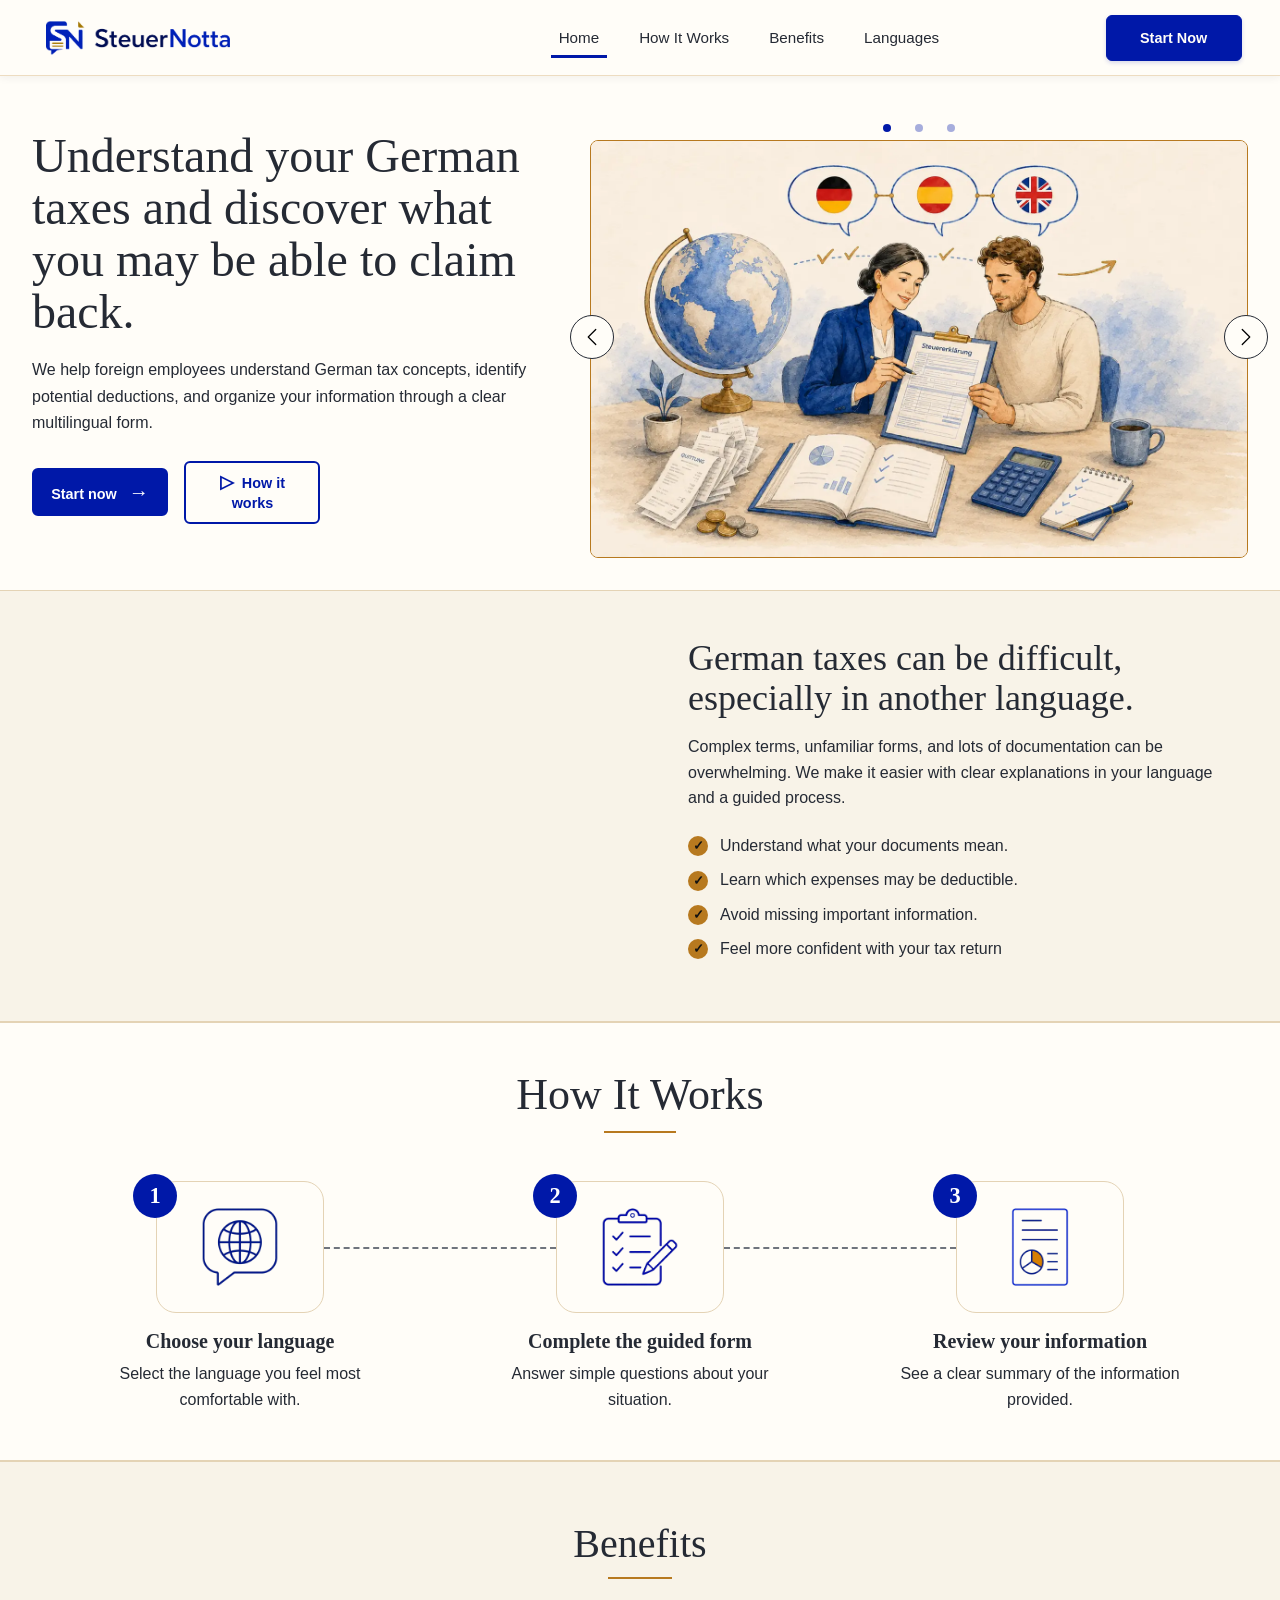
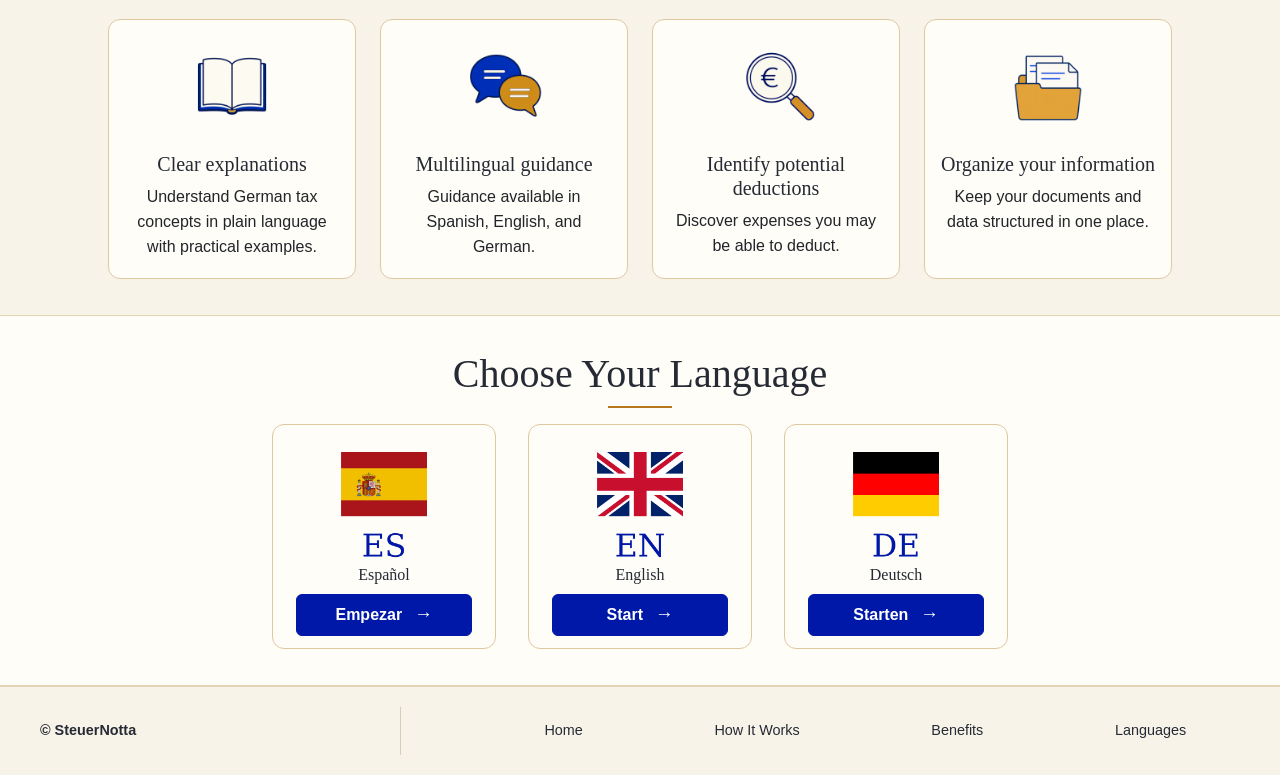
==== commit be073923: "Finalize frontend milestone and validation evidence" ====
--- a/index.html
+++ b/index.html
@@ -4,6 +4,8 @@
 <head>
     <meta charset="UTF-8">
     <meta name="viewport" content="width=device-width, initial-scale=1.0">
+    <meta name="description"
+        content="SteuerNotta organises selected German tax information through responsive forms in Spanish, English and German.">
     <title>SteuerNotta</title>
     <!--Favicon-->
     <link rel="icon" type="image/png" sizes="32x32" href="assets/images/favicon-steuernotta-internal-white.ico">
@@ -19,6 +21,8 @@
 
 <body class="d-flex flex-column min-vh-100" data-bs-spy="scroll" data-bs-target="#navbar-scrollspy"
     data-bs-root-margin="-76px 0px -40%">
+
+    <a class="visually-hidden-focusable" href="#main-content">Skip to main content</a>
 
     <!-- =========================================================
    Navbar
@@ -26,7 +30,8 @@
     <nav id="navbar" class="navbar navbar-expand-lg fixed-top" data-bs-theme="dark">
         <div class="container">
             <a class="navbar-brand" href="index.html">
-                <img src="assets/images/steuernotta-navbar-logo-1000x250.webp" alt="Logo SteuerNotta" class="logo">
+                <img src="assets/images/steuernotta-navbar-logo-1000x250.webp" alt="Logo SteuerNotta" class="logo"
+                    width="1000" height="250" decoding="async">
             </a>
             <button class="navbar-toggler" type="button" data-bs-toggle="collapse" data-bs-target="#navbarNav"
                 aria-controls="navbarNav" aria-expanded="false" aria-label="Toggle navigation">
@@ -58,9 +63,8 @@
     <header id="header" class="container section">
         <div class="row">
             <div class="col-12 col-xl-6 text-center text-xl-start">
-                <h1 class="display-3">SteuerNotta</h1>
-                <p class="lead display-6 sub-heading-color">Understand your German taxes and discover what you may be
-                    able to claim back.</p>
+                <h1 class="lead display-6 sub-heading-color">Understand your German taxes and discover what you may be
+                    able to claim back.</h1>
 
                 <p class="my-4">We help foreign employees understand German tax concepts, identify potential deductions,
                     and organize your information through a clear multilingual form.</p>
@@ -70,19 +74,30 @@
 
             <div class="col-12 col-xl-6">
 
-                <div id="carouselExampleAutoplaying" class="carousel slide" data-bs-ride="carousel">
+                <div id="carouselExampleAutoplaying" class="carousel slide">
+                    <div class="carousel-indicators">
+                        <button type="button" data-bs-target="#carouselExampleAutoplaying" data-bs-slide-to="0"
+                            class="active" aria-current="true" aria-label="Show illustration 1"></button>
+                        <button type="button" data-bs-target="#carouselExampleAutoplaying" data-bs-slide-to="1"
+                            aria-label="Show illustration 2"></button>
+                        <button type="button" data-bs-target="#carouselExampleAutoplaying" data-bs-slide-to="2"
+                            aria-label="Show illustration 3"></button>
+                    </div>
                     <div class="carousel-inner">
                         <div class="carousel-item active">
                             <img src="assets/images/Carrousel-img-1-16x9.webp" class="d-block w-100"
-                                alt="Multilingual guidance helping users understand German tax information in German, Spanish and English.">
+                                alt="Multilingual guidance helping users understand German tax information in German, Spanish and English."
+                                width="1600" height="900" fetchpriority="high" decoding="async">
                         </div>
                         <div class="carousel-item">
                             <img src="assets/images/Carrousel-img-2-16x9.webp" class="d-block w-100"
-                                alt="Tax documents, receipts and a calculator representing the organization of potential deductions.">
+                                alt="Tax documents, receipts and a calculator representing the organization of potential deductions."
+                                width="1600" height="900" loading="lazy" decoding="async">
                         </div>
                         <div class="carousel-item">
                             <img src="assets/images/Carrousel-img-3-16x9.webp" class="d-block w-100"
-                                alt="International employees receiving guidance while working and living in Germany.">
+                                alt="International employees receiving guidance while working and living in Germany." width="1600"
+                                height="900" loading="lazy" decoding="async">
                         </div>
                     </div>
                     <button class="carousel-control-prev" type="button" data-bs-target="#carouselExampleAutoplaying"
@@ -100,7 +115,7 @@
         </div>
     </header>
 
-    <main>
+    <main id="main-content">
         <!-- =========================================================
     Problem Section
    ========================================================= -->
@@ -111,13 +126,17 @@
 
                     <picture class="problem-picture">
                         <source media="(min-width: 1200px)"
-                            srcset="assets/images/nordic-ledger-problem-desktop-1800x1200.webp">
+                            srcset="assets/images/nordic-ledger-problem-desktop-1800x1200.webp" width="1800"
+                            height="1200">
                         <source media="(min-width: 992px)"
-                            srcset="assets/images/nordic-ledger-problem-laptop-1600x1200.webp">
+                            srcset="assets/images/nordic-ledger-problem-laptop-1600x1200.webp" width="1600"
+                            height="1200">
                         <source media="(min-width: 768px)"
-                            srcset="assets/images/nordic-ledger-problem-tablet-1200x1200.webp">
+                            srcset="assets/images/nordic-ledger-problem-tablet-1200x1200.webp" width="1200"
+                            height="1200">
                         <img src="assets/images/nordic-ledger-problem-mobile-1280x720.webp" class="img-fluid"
-                            alt="A concerned employee surrounded by paperwork while trying to understand German tax documents.">
+                            alt="A concerned employee surrounded by paperwork while trying to understand German tax documents."
+                            width="1280" height="720" loading="lazy" decoding="async">
                     </picture>
                 </div>
 
@@ -153,7 +172,8 @@
                     <li class="process-step col text-center">
                         <div class="process-icon mx-auto mb-3">
                             <span class="process-number" aria-hidden="true">1</span>
-                            <img src="assets/images/how-it-works-language.webp" alt="">
+                            <img src="assets/images/how-it-works-language.webp" alt="" width="512" height="512"
+                                loading="lazy" decoding="async">
                         </div>
 
                         <h3 class="h5">Choose your language</h3>
@@ -163,7 +183,8 @@
                     <li class="process-step col text-center">
                         <div class="process-icon mx-auto mb-3">
                             <span class="process-number" aria-hidden="true">2</span>
-                            <img src="assets/images/how-it-works-guided-form.webp" alt="">
+                            <img src="assets/images/how-it-works-guided-form.webp" alt="" width="512" height="512"
+                                loading="lazy" decoding="async">
                         </div>
 
                         <h3 class="h5">Complete the guided form</h3>
@@ -173,7 +194,8 @@
                     <li class="process-step col text-center">
                         <div class="process-icon mx-auto mb-3">
                             <span class="process-number" aria-hidden="true">3</span>
-                            <img src="assets/images/how-it-works-review.webp" alt="">
+                            <img src="assets/images/how-it-works-review.webp" alt="" width="512" height="512" loading="lazy"
+                                decoding="async">
                         </div>
 
                         <h3 class="h5">Review your information</h3>
@@ -195,7 +217,8 @@
                 <div class="col-12 col-md-6 col-xl-3">
                     <div class="card">
                         <img src="assets/images/benefit-clear-explanations.webp" class="card-img-top"
-                            alt="Open book representing clear explanations of German tax concepts.">
+                            alt="Open book representing clear explanations of German tax concepts." width="512"
+                            height="512" loading="lazy" decoding="async">
 
                         <div class="card-body">
                             <h3 class="card-title">Clear explanations</h3>
@@ -208,7 +231,8 @@
                 <div class="col-12 col-md-6 col-xl-3">
                     <div class="card">
                         <img src="assets/images/benefit-multilingual-guidance.webp" class="card-img-top"
-                            alt="Speech bubbles representing tax guidance in multiple languages.">
+                            alt="Speech bubbles representing tax guidance in multiple languages." width="512"
+                            height="512" loading="lazy" decoding="async">
 
 
                         <div class="card-body">
@@ -222,7 +246,8 @@
                 <div class="col-12 col-md-6 col-xl-3">
                     <div class="card">
                         <img src="assets/images/benefit-potential-deductions.webp" class="card-img-top"
-                            alt="Magnifying glass with a euro symbol representing potential tax deductions.">
+                            alt="Magnifying glass with a euro symbol representing potential tax deductions." width="512"
+                            height="512" loading="lazy" decoding="async">
 
                         <div class="card-body">
                             <h3 class="card-title sub-heading-color">Identify potential deductions</h3>
@@ -236,7 +261,8 @@
                 <div class="col-12 col-md-6 col-xl-3">
                     <div class="card">
                         <img src="assets/images/benefit-organize-information.webp" class="card-img-top"
-                            alt="Folder with documents representing organized tax information.">
+                            alt="Folder with documents representing organized tax information." width="512" height="512"
+                            loading="lazy" decoding="async">
                         <div class="card-body">
                             <h3 class="card-title sub-heading-color">Organize your information</h3>
 
@@ -260,10 +286,12 @@
                 <div class="col-12 col-md-4">
                     <div class="card">
                         <img src="assets/images/language-card-spanish-es.webp" class="card-img-top"
-                            alt="Flag of Spain above the language code ES.">
+                            alt="Flag of Spain above the language code ES." width="512" height="512" loading="lazy"
+                            decoding="async">
                         <div class="card-body">
                             <p class="card-text">Español</p>
-                            <a href="form-es-de.html" target="_blank" class="btn btn-primary">Empezar</a>
+                            <a href="form-es-de.html" target="_blank" class="btn btn-primary">Empezar<span
+                                    class="visually-hidden"> en español</span></a>
                         </div>
                     </div>
                 </div>
@@ -271,10 +299,12 @@
                 <div class="col-12 col-md-4">
                     <div class="card">
                         <img src="assets/images/language-card-english-en.webp" class="card-img-top"
-                            alt="Flag of the United Kingdom above the language code EN.">
+                            alt="Flag of the United Kingdom above the language code EN." width="512" height="512"
+                            loading="lazy" decoding="async">
                         <div class="card-body">
                             <p class="card-text">English</p>
-                            <a href="form-en-de.html" target="_blank" class="btn btn-primary">Start</a>
+                            <a href="form-en-de.html" target="_blank" class="btn btn-primary">Start<span
+                                    class="visually-hidden"> in English</span></a>
                         </div>
                     </div>
                 </div>
@@ -282,10 +312,12 @@
                 <div class="col-12 col-md-4">
                     <div class="card">
                         <img src="assets/images/language-card-german-de.webp" class="card-img-top"
-                            alt="Flag of Germany above the language code DE.">
+                            alt="Flag of Germany above the language code DE." width="512" height="512" loading="lazy"
+                            decoding="async">
                         <div class="card-body">
                             <p class="card-text">Deutsch</p>
-                            <a href="form-de-de.html" target="_blank" class="btn btn-primary">Starten</a>
+                            <a href="form-de-de.html" target="_blank" class="btn btn-primary">Starten<span
+                                    class="visually-hidden"> auf Deutsch</span></a>
                         </div>
                     </div>
                 </div>
@@ -319,7 +351,7 @@
         integrity="sha384-FKyoEForCGlyvwx9Hj09JcYn3nv7wiPVlz7YYwJrWVcXK/BmnVDxM+D2scQbITxI"
         crossorigin="anonymous"></script>
 
-    <!-- Closes the mobile navbar after selecting an in-page link -->
+    <!-- Adapted from the earlier Boardwalk Games project: closes the mobile navbar after an in-page link. -->
     <script>
         const navbarCollapse = document.querySelector("#navbarNav");
         const navbarLinks = document.querySelectorAll("#navbarNav a[href^='#']");
@@ -337,4 +369,4 @@
 
 </body>
 
-</html>+</html>
--- a/assets/css/style.css
+++ b/assets/css/style.css
@@ -14,6 +14,9 @@
 
     /* Muted amber used for decorative accents. */
     --color-accent: #b7791f;
+
+    /* Dark text used when the amber accent becomes a background. */
+    --color-on-accent: #111111;
 
     /* Warm ivory used for page backgrounds. */
     --color-background: #f8f3e8;
@@ -59,7 +62,7 @@
     /* Changes the button color when the mouse is over it. */
     border-color: var(--color-accent);
     background-color: var(--color-accent);
-    color: white;
+    color: var(--color-on-accent);
 }
 
 
@@ -252,11 +255,6 @@
     text-align: left !important;
 }
 
-#header h1 {
-    /* Hides the temporary project name above the main heading. */
-    display: none;
-}
-
 #header .lead {
     /* Styles the main header text. */
     margin-bottom: 1.25rem;
@@ -354,15 +352,40 @@
     filter: brightness(0);
 }
 
-#carouselExampleAutoplaying::after {
-    /* Adds the three decorative carousel dots. */
-    content: "\25CF  \25CF  \25CF";
-    display: block;
-    margin-top: 0.5rem;
-    color: var(--color-primary);
-    font-size: 0.75rem;
-    text-align: center;
-    word-spacing: 0.3rem;
+#carouselExampleAutoplaying .carousel-indicators {
+    /* Places the functional slide indicators below the framed image. */
+    position: static;
+    gap: 0.5rem;
+    margin: 0.5rem 0 0;
+}
+
+#carouselExampleAutoplaying .carousel-indicators [data-bs-target] {
+    /* Creates a 24px touch target while keeping the visible cobalt dot small. */
+    position: relative;
+    width: 1.5rem;
+    height: 1.5rem;
+    margin: 0;
+    border: 0;
+    background-color: transparent;
+    opacity: 1;
+}
+
+#carouselExampleAutoplaying .carousel-indicators [data-bs-target]::before {
+    /* Draws the small visual indicator inside the larger button. */
+    position: absolute;
+    width: 0.5rem;
+    height: 0.5rem;
+    border-radius: 50%;
+    background-color: var(--color-primary);
+    content: "";
+    inset: 50% auto auto 50%;
+    opacity: 0.35;
+    transform: translate(-50%, -50%);
+}
+
+#carouselExampleAutoplaying .carousel-indicators .active::before {
+    /* Identifies the illustration currently displayed. */
+    opacity: 1;
 }
 
 
@@ -455,7 +478,7 @@
     align-items: center;
     justify-content: center;
     background-color: var(--color-accent);
-    color: white;
+    color: var(--color-on-accent);
     font-size: 0.8rem;
     font-weight: 700;
 }
@@ -757,6 +780,7 @@
     /* Uses the amber accent when the button is hovered. */
     border-color: var(--color-accent);
     background-color: var(--color-accent);
+    color: var(--color-on-accent);
 }
 
 
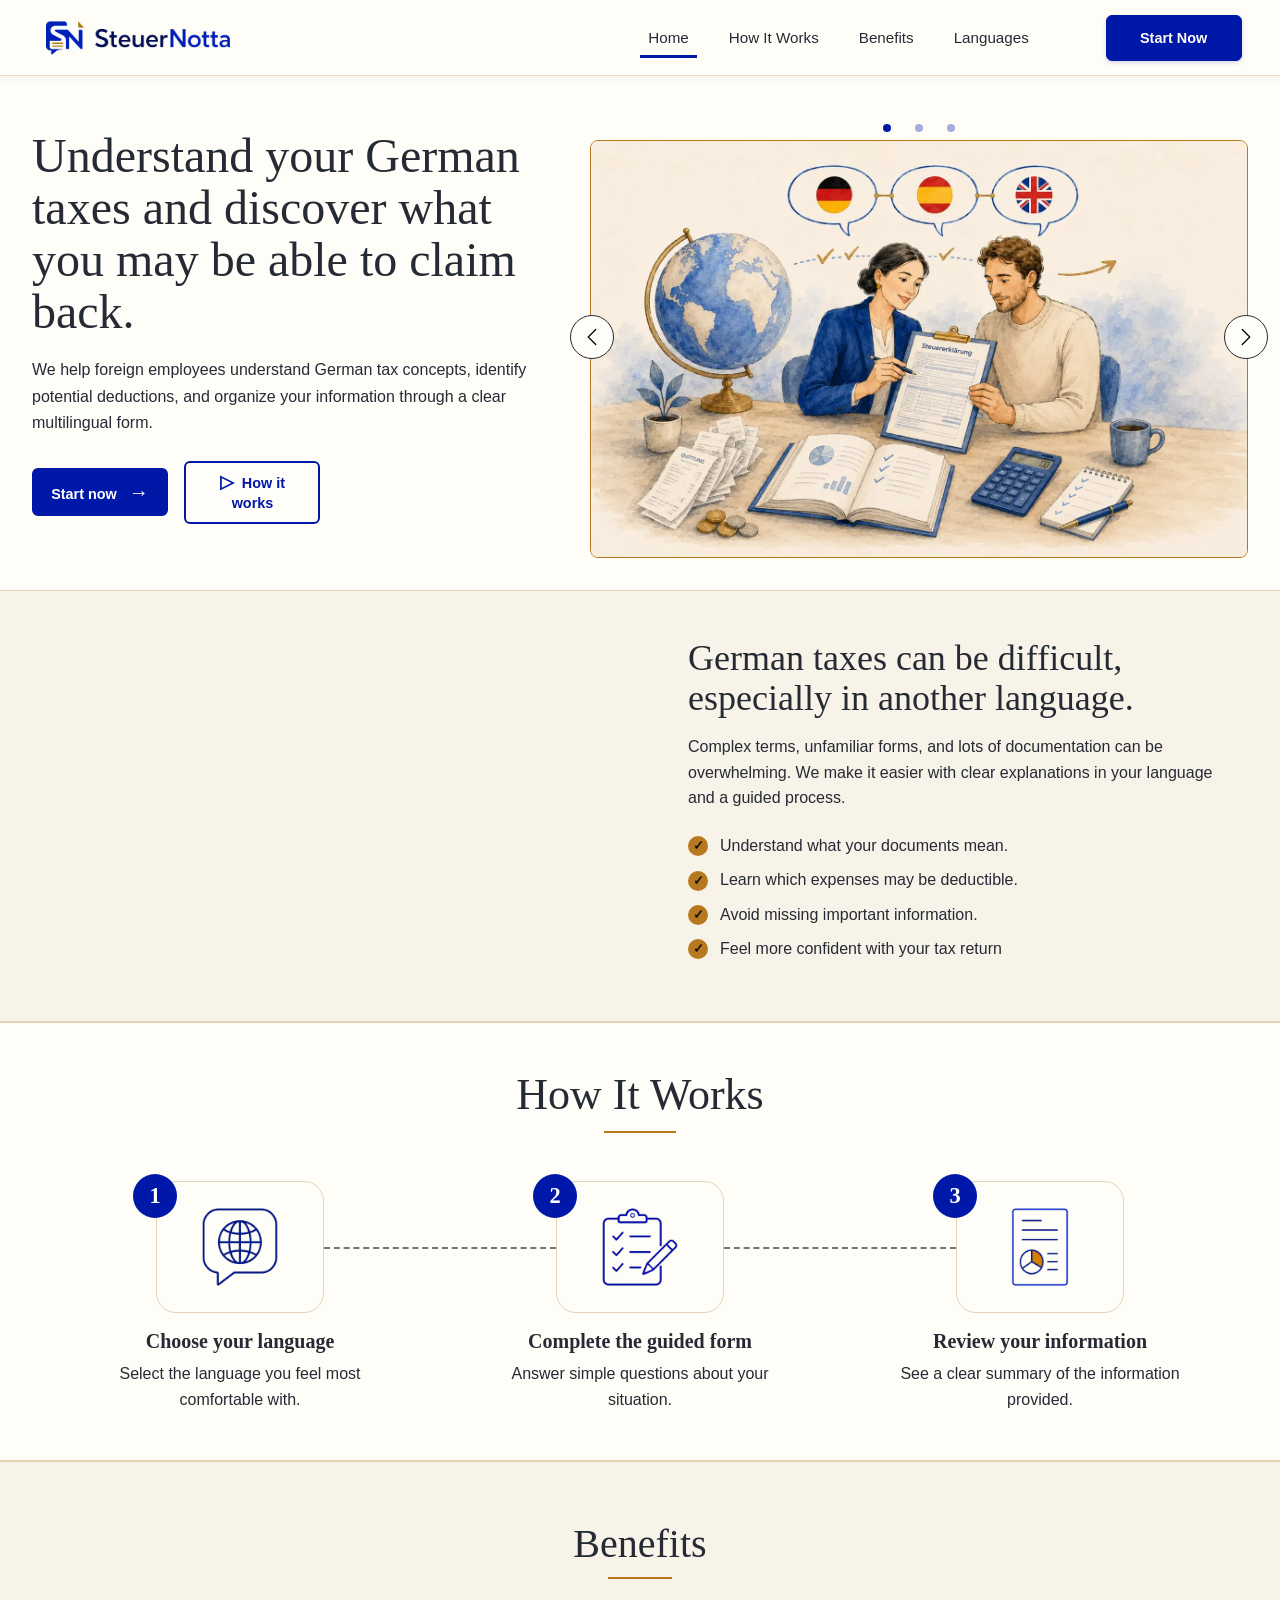
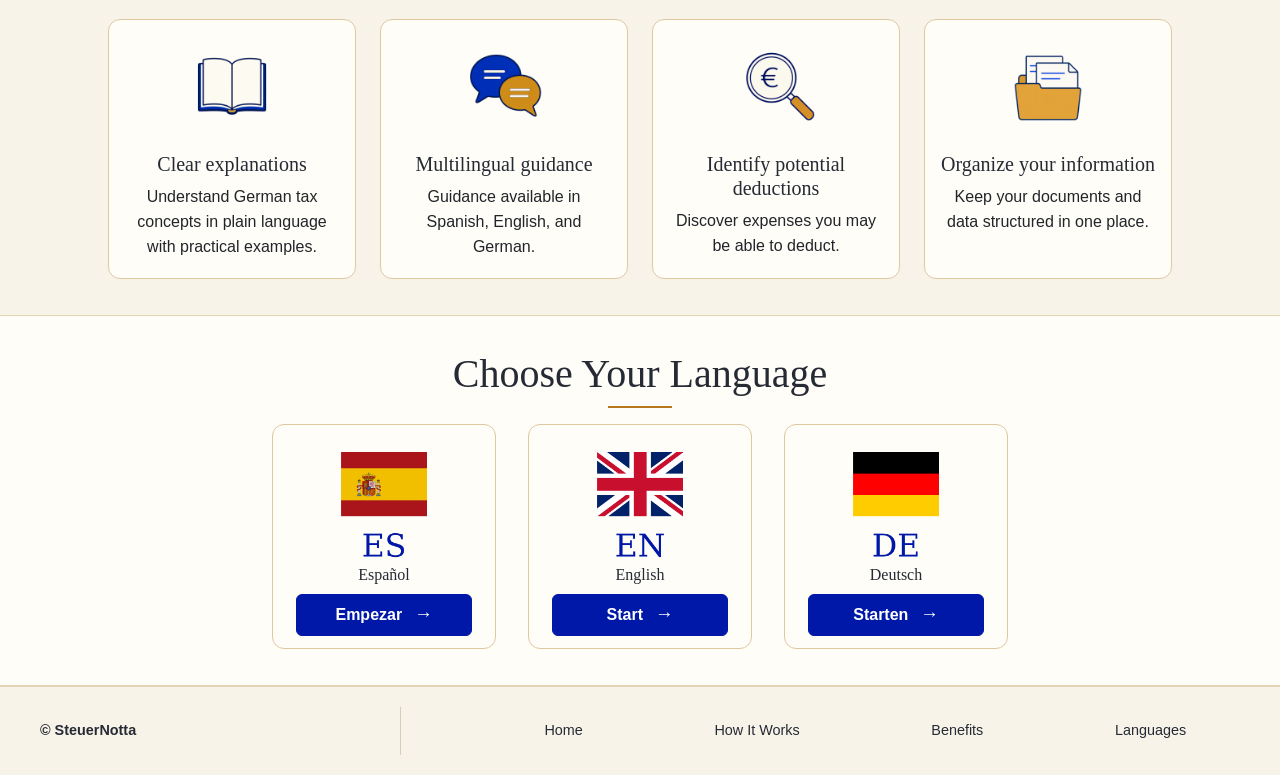
==== commit 4ce8ea84: "Address mentor feedback and document testing" ====
--- a/index.html
+++ b/index.html
@@ -290,7 +290,7 @@
                             decoding="async">
                         <div class="card-body">
                             <p class="card-text">Español</p>
-                            <a href="form-es-de.html" target="_blank" class="btn btn-primary">Empezar<span
+                            <a href="form-es-de.html" class="btn btn-primary">Empezar<span
                                     class="visually-hidden"> en español</span></a>
                         </div>
                     </div>
@@ -303,7 +303,7 @@
                             loading="lazy" decoding="async">
                         <div class="card-body">
                             <p class="card-text">English</p>
-                            <a href="form-en-de.html" target="_blank" class="btn btn-primary">Start<span
+                            <a href="form-en-de.html" class="btn btn-primary">Start<span
                                     class="visually-hidden"> in English</span></a>
                         </div>
                     </div>
@@ -316,7 +316,7 @@
                             decoding="async">
                         <div class="card-body">
                             <p class="card-text">Deutsch</p>
-                            <a href="form-de-de.html" target="_blank" class="btn btn-primary">Starten<span
+                            <a href="form-de-de.html" class="btn btn-primary">Starten<span
                                     class="visually-hidden"> auf Deutsch</span></a>
                         </div>
                     </div>
@@ -351,7 +351,7 @@
         integrity="sha384-FKyoEForCGlyvwx9Hj09JcYn3nv7wiPVlz7YYwJrWVcXK/BmnVDxM+D2scQbITxI"
         crossorigin="anonymous"></script>
 
-    <!-- Adapted from the earlier Boardwalk Games project: closes the mobile navbar after an in-page link. -->
+    <!-- Adapted from the Boardwalk Games activity completed through Code Institute: closes the mobile navbar after an in-page link. -->
     <script>
         const navbarCollapse = document.querySelector("#navbarNav");
         const navbarLinks = document.querySelectorAll("#navbarNav a[href^='#']");
--- a/assets/css/style.css
+++ b/assets/css/style.css
@@ -170,7 +170,7 @@
     display: inline-flex;
     min-width: 8.5rem;
     min-height: 2.875rem;
-    margin-left: clamp(3rem, 13vw, 10.5rem);
+    margin-left: clamp(2rem, 6vw, 6rem);
     padding: 0.7rem 1.5rem;
     align-items: center;
     justify-content: center;
